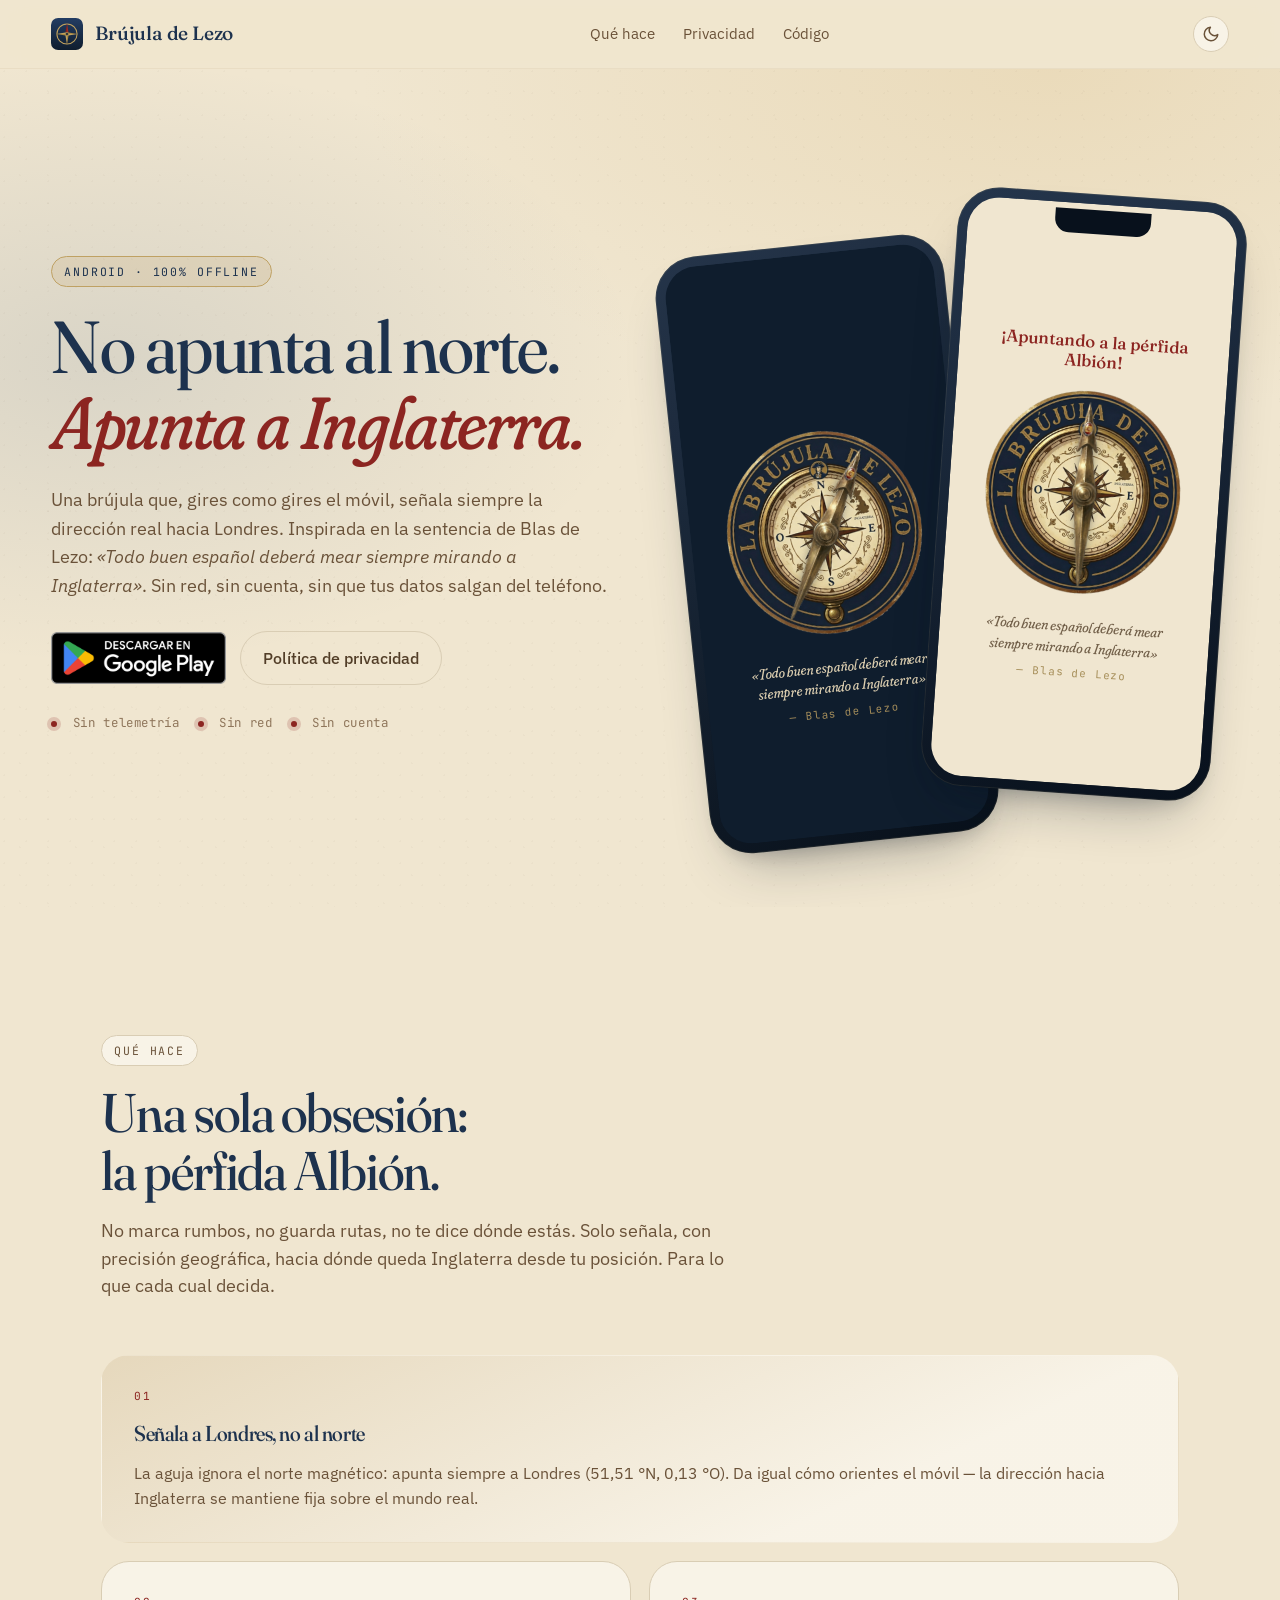
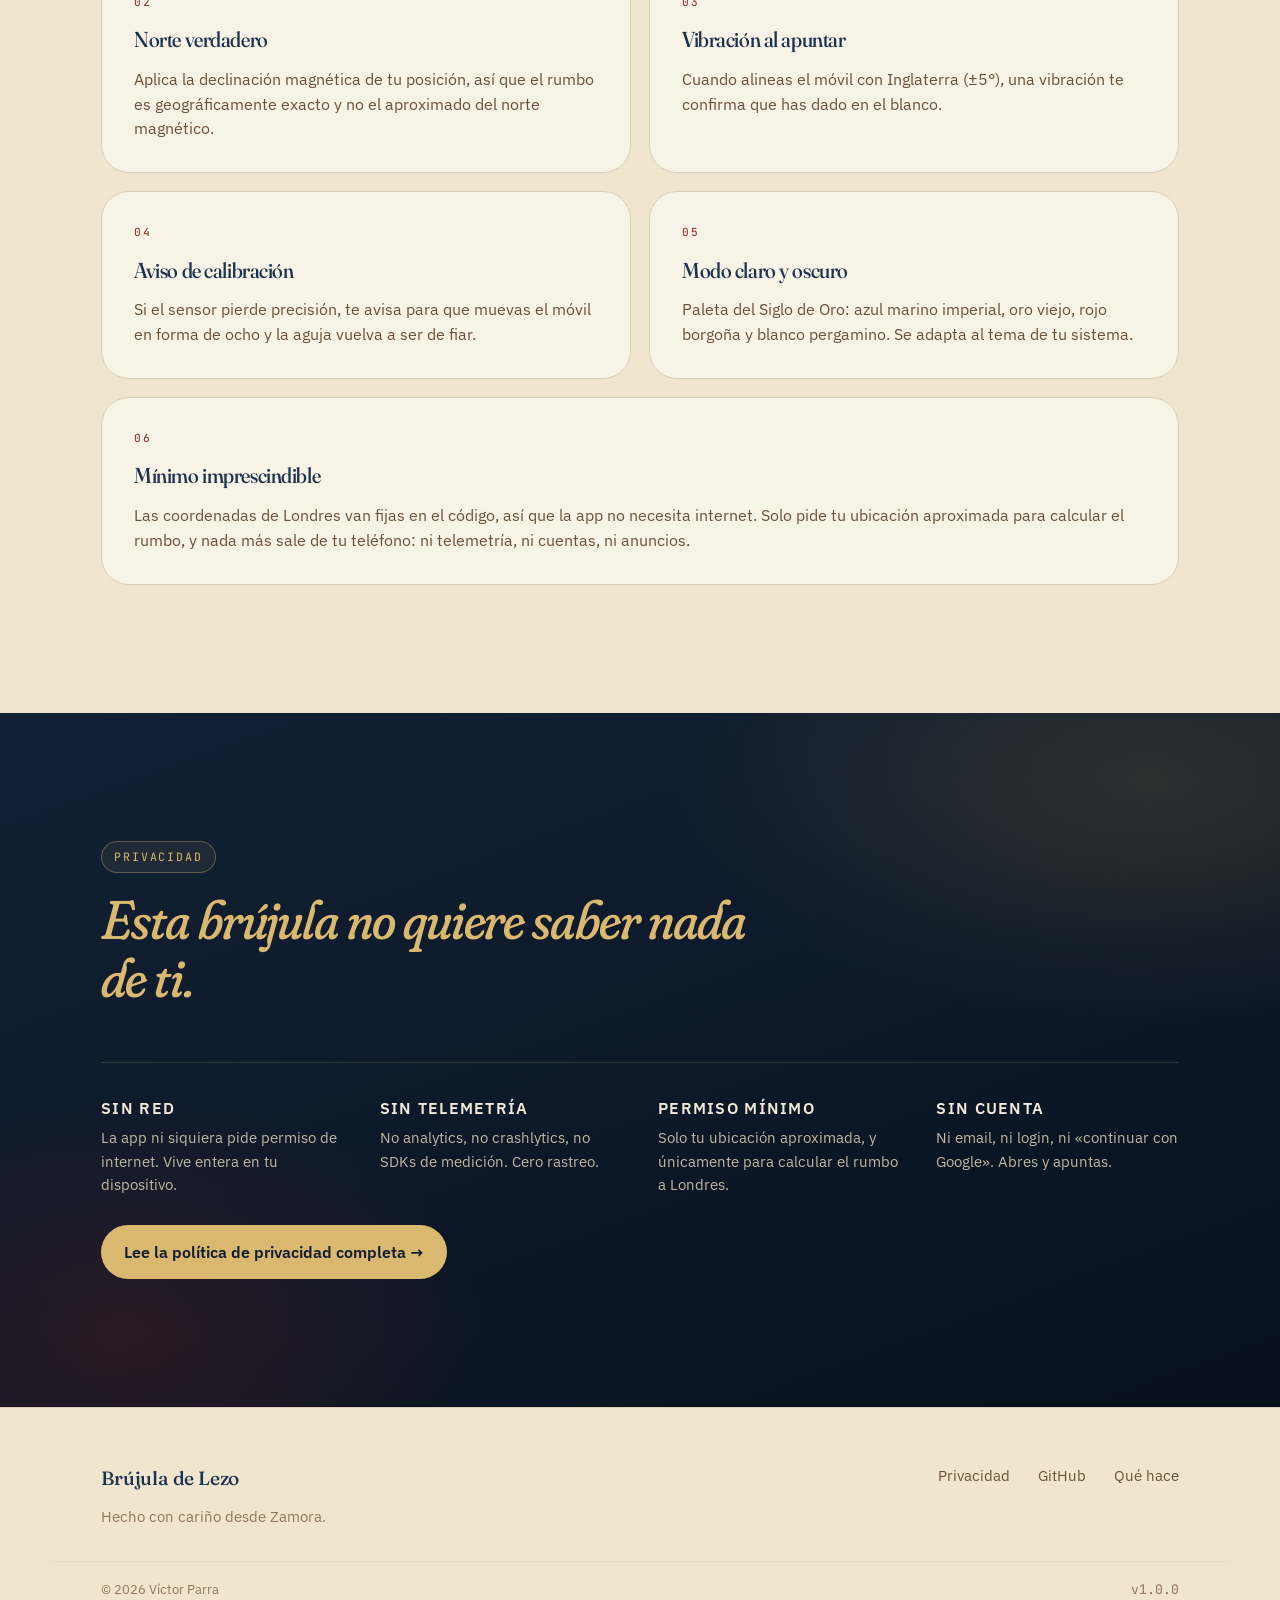
==== docs/index.html @ 3e902006 "Añadir web promocional en docs/ para GitHub Pages Landing + política de privacidad servidas en bruju" ====
<!doctype html>
<html lang="es">
<head>
  <meta charset="utf-8" />
  <meta name="viewport" content="width=device-width, initial-scale=1, viewport-fit=cover" />
  <title>Brújula de Lezo — La brújula que no apunta al norte. Apunta a Inglaterra.</title>
  <meta name="description" content="Una brújula para Android que señala siempre a Londres, no al norte. Inspirada en Blas de Lezo. 100% offline: sin red, sin cuenta, sin telemetría." />
  <meta name="theme-color" content="#F0E6D1" media="(prefers-color-scheme: light)" />
  <meta name="theme-color" content="#0F1D2E" media="(prefers-color-scheme: dark)" />

  <!-- OG -->
  <meta property="og:title" content="Brújula de Lezo — Apunta a la pérfida Albión" />
  <meta property="og:description" content="Una brújula Android que señala siempre a Inglaterra, no al norte. Sin red, sin cuenta, sin telemetría." />
  <meta property="og:type" content="website" />
  <meta property="og:url" content="https://brujuladelezo.cuzo.dev/" />
  <meta property="og:image" content="https://brujuladelezo.cuzo.dev/icon.png" />

  <link rel="icon" href="favicon.svg" type="image/svg+xml" />
  <link rel="apple-touch-icon" href="icon.png" />
  <link rel="preconnect" href="https://fonts.googleapis.com" />
  <link rel="preconnect" href="https://fonts.gstatic.com" crossorigin />
  <link href="https://fonts.googleapis.com/css2?family=Fraunces:opsz,wght,SOFT@9..144,300..900,30..100&family=IBM+Plex+Sans:wght@300;400;500;600;700&family=JetBrains+Mono:wght@400;500&display=swap" rel="stylesheet" />
  <link rel="stylesheet" href="styles.css" />
</head>
<body>

  <!-- ─── NAV ─────────────────────────────────────────────────────────────── -->
  <header class="nav">
    <a class="brand" href="/">
      <span class="brand__mark" aria-hidden="true">
        <svg viewBox="0 0 108 108" width="32" height="32">
          <defs>
            <linearGradient id="navbg" x1="0" y1="0" x2="0" y2="1">
              <stop offset="0" stop-color="#233d63" />
              <stop offset="1" stop-color="#0f1d2e" />
            </linearGradient>
          </defs>
          <rect width="108" height="108" rx="24" fill="url(#navbg)" />
          <circle cx="54" cy="54" r="34" fill="none" stroke="#c2a25e" stroke-width="3.5" />
          <polygon points="54,18 60,54 54,54" fill="#a02a23" />
          <polygon points="54,18 48,54 54,54" fill="#8a221c" />
          <polygon points="90,54 54,60 54,54" fill="#c2a25e" />
          <polygon points="90,54 54,48 54,54" fill="#a98842" />
          <polygon points="54,90 48,54 54,54" fill="#c2a25e" />
          <polygon points="54,90 60,54 54,54" fill="#a98842" />
          <polygon points="18,54 54,48 54,54" fill="#c2a25e" />
          <polygon points="18,54 54,60 54,54" fill="#a98842" />
          <circle cx="54" cy="54" r="5" fill="#0f1d2e" stroke="#c2a25e" stroke-width="2" />
        </svg>
      </span>
      <span class="brand__name">Brújula de Lezo</span>
    </a>
    <nav class="nav__links">
      <a href="#features">Qué hace</a>
      <a href="#privacy">Privacidad</a>
      <a href="https://github.com/parrazam/brujula-de-lezo" target="_blank" rel="noopener">Código</a>
    </nav>
    <button class="theme-toggle" type="button" aria-label="Cambiar tema" title="Cambiar tema">
      <svg class="icon-moon" viewBox="0 0 24 24" fill="none" stroke="currentColor" stroke-width="2" stroke-linecap="round" stroke-linejoin="round" aria-hidden="true">
        <path d="M21 12.79A9 9 0 1 1 11.21 3 7 7 0 0 0 21 12.79z"/>
      </svg>
      <svg class="icon-sun" viewBox="0 0 24 24" fill="none" stroke="currentColor" stroke-width="2" stroke-linecap="round" stroke-linejoin="round" aria-hidden="true">
        <circle cx="12" cy="12" r="4"/>
        <path d="M12 2v2M12 20v2M4.93 4.93l1.41 1.41M17.66 17.66l1.41 1.41M2 12h2M20 12h2M4.93 19.07l1.41-1.41M17.66 6.34l1.41-1.41"/>
      </svg>
    </button>
  </header>

  <!-- ─── HERO ────────────────────────────────────────────────────────────── -->
  <section class="hero">
    <div class="hero__grain" aria-hidden="true"></div>
    <div class="hero__inner">
      <div class="hero__copy">
        <span class="eyebrow">Android · 100% offline</span>
        <h1 class="hero__title">
          No apunta al norte.
          <span class="hero__title-accent">Apunta a Inglaterra.</span>
        </h1>
        <p class="hero__lead">
          Una brújula que, gires como gires el móvil, señala siempre la dirección real
          hacia Londres. Inspirada en la sentencia de Blas de Lezo: <em>«Todo buen español
          deberá mear siempre mirando a Inglaterra»</em>. Sin red, sin cuenta, sin que tus datos salgan del teléfono.
        </p>
        <div class="hero__ctas">
          <a class="btn-play" href="https://play.google.com/store/apps/details?id=com.brujuladelezo" target="_blank" rel="noopener" aria-label="Descargar Brújula de Lezo en Google Play">
            <img src="google-play-badge.png" alt="Disponible en Google Play" />
          </a>
          <a class="btn btn--ghost" href="privacy.html">Política de privacidad</a>
        </div>
        <ul class="hero__chips">
          <li><span class="dot"></span> Sin telemetría</li>
          <li><span class="dot"></span> Sin red</li>
          <li><span class="dot"></span> Sin cuenta</li>
        </ul>
      </div>

      <!-- Mockup móvil — la pantalla real de la app, modo claro y oscuro -->
      <div class="phones" aria-label="Capturas de la app">
        <div class="phone phone--back" aria-hidden="true">
          <div class="phone__screen">
            <div class="screen screen--dark">
              <div class="albion" style="visibility:hidden">·</div>
              <div class="compass">
                <img class="compass__face" src="compass_face.png" alt="" />
                <img class="compass__needle" src="compass_needle.png" alt="" style="--needle: 28deg" />
              </div>
              <blockquote class="quote">
                «Todo buen español deberá mear siempre mirando a Inglaterra»
                <cite>— Blas de Lezo</cite>
              </blockquote>
            </div>
          </div>
        </div>

        <div class="phone phone--front">
          <div class="phone__notch" aria-hidden="true"></div>
          <div class="phone__screen">
            <div class="screen screen--light">
              <div class="albion">¡Apuntando a la pérfida Albión!</div>
              <div class="compass">
                <img class="compass__face" src="compass_face.png" alt="Rosa de los vientos de la Brújula de Lezo" />
                <img class="compass__needle" src="compass_needle.png" alt="Aguja apuntando a Londres" style="--needle: 0deg" />
              </div>
              <blockquote class="quote">
                «Todo buen español deberá mear siempre mirando a Inglaterra»
                <cite>— Blas de Lezo</cite>
              </blockquote>
            </div>
          </div>
        </div>
      </div>
    </div>
  </section>

  <!-- ─── FEATURES ────────────────────────────────────────────────────────── -->
  <section id="features" class="features">
    <div class="section__head">
      <span class="eyebrow eyebrow--dark">Qué hace</span>
      <h2 class="section__title">Una sola obsesión:<br/>la pérfida Albión.</h2>
      <p class="section__lead">No marca rumbos, no guarda rutas, no te dice dónde estás. Solo señala, con precisión geográfica, hacia dónde queda Inglaterra desde tu posición. Para lo que cada cual decida.</p>
    </div>

    <div class="features__grid">

      <article class="card card--lg card--accent">
        <div class="card__num">01</div>
        <h3>Señala a Londres, no al norte</h3>
        <p>La aguja ignora el norte magnético: apunta siempre a Londres (51,51 °N, 0,13 °O). Da igual cómo orientes el móvil — la dirección hacia Inglaterra se mantiene fija sobre el mundo real.</p>
      </article>

      <article class="card">
        <div class="card__num">02</div>
        <h3>Norte verdadero</h3>
        <p>Aplica la declinación magnética de tu posición, así que el rumbo es geográficamente exacto y no el aproximado del norte magnético.</p>
      </article>

      <article class="card">
        <div class="card__num">03</div>
        <h3>Vibración al apuntar</h3>
        <p>Cuando alineas el móvil con Inglaterra (±5°), una vibración te confirma que has dado en el blanco.</p>
      </article>

      <article class="card">
        <div class="card__num">04</div>
        <h3>Aviso de calibración</h3>
        <p>Si el sensor pierde precisión, te avisa para que muevas el móvil en forma de ocho y la aguja vuelva a ser de fiar.</p>
      </article>

      <article class="card">
        <div class="card__num">05</div>
        <h3>Modo claro y oscuro</h3>
        <p>Paleta del Siglo de Oro: azul marino imperial, oro viejo, rojo borgoña y blanco pergamino. Se adapta al tema de tu sistema.</p>
      </article>

      <article class="card card--lg">
        <div class="card__num">06</div>
        <h3>Mínimo imprescindible</h3>
        <p>Las coordenadas de Londres van fijas en el código, así que la app no necesita internet. Solo pide tu ubicación aproximada para calcular el rumbo, y nada más sale de tu teléfono: ni telemetría, ni cuentas, ni anuncios.</p>
      </article>

    </div>
  </section>

  <!-- ─── PRIVACY MANIFESTO ───────────────────────────────────────────────── -->
  <section id="privacy" class="manifesto">
    <div class="manifesto__inner">
      <span class="eyebrow eyebrow--light">Privacidad</span>
      <h2 class="manifesto__title">Esta brújula no quiere saber nada de ti.</h2>
      <div class="manifesto__grid">
        <div>
          <h3>Sin red</h3>
          <p>La app ni siquiera pide permiso de internet. Vive entera en tu dispositivo.</p>
        </div>
        <div>
          <h3>Sin telemetría</h3>
          <p>No analytics, no crashlytics, no SDKs de medición. Cero rastreo.</p>
        </div>
        <div>
          <h3>Permiso mínimo</h3>
          <p>Solo tu ubicación aproximada, y únicamente para calcular el rumbo a Londres.</p>
        </div>
        <div>
          <h3>Sin cuenta</h3>
          <p>Ni email, ni login, ni «continuar con Google». Abres y apuntas.</p>
        </div>
      </div>
      <a class="btn btn--light" href="privacy.html">Lee la política de privacidad completa →</a>
    </div>
  </section>

  <!-- ─── FOOTER ──────────────────────────────────────────────────────────── -->
  <footer class="foot">
    <div class="foot__inner">
      <div>
        <span class="brand brand--small">
          <span class="brand__name">Brújula de Lezo</span>
        </span>
        <p class="foot__copy">Hecho con cariño desde Zamora.</p>
      </div>
      <nav class="foot__links">
        <a href="privacy.html">Privacidad</a>
        <a href="https://github.com/parrazam/brujula-de-lezo" target="_blank" rel="noopener">GitHub</a>
        <a href="#features">Qué hace</a>
      </nav>
    </div>
    <div class="foot__line">
      <span>© 2026 Víctor Parra</span>
      <span class="mono" id="app-version">v1.0.0</span>
    </div>
  </footer>

  <script>
    // Versión: la traemos en vivo desde la última GitHub Release para que el
    // footer se actualice solo con cada tag. Si falla la red, se queda el
    // valor estático que ya está en el HTML.
    (function () {
      var el = document.getElementById('app-version');
      if (!el || !window.fetch) return;
      fetch('https://api.github.com/repos/parrazam/brujula-de-lezo/releases/latest', {
        headers: { 'Accept': 'application/vnd.github+json' }
      })
        .then(function (r) { return r.ok ? r.json() : null; })
        .then(function (data) {
          if (data && typeof data.tag_name === 'string' && data.tag_name) {
            el.textContent = data.tag_name;
          }
        })
        .catch(function () { /* noop: nos quedamos con el fallback */ });
    })();
  </script>

  <script>
    // Toggle de tema. Sin almacenamiento: solo persiste en la pestaña activa.
    // Si el usuario nunca pulsa, el tema lo decide prefers-color-scheme via CSS.
    (function () {
      var btn = document.querySelector('.theme-toggle');
      if (!btn) return;
      var root = document.documentElement;
      btn.addEventListener('click', function () {
        var prefersDark = window.matchMedia('(prefers-color-scheme: dark)').matches;
        var current = root.classList.contains('theme-dark') ? 'dark'
                    : root.classList.contains('theme-light') ? 'light'
                    : (prefersDark ? 'dark' : 'light');
        var next = current === 'dark' ? 'light' : 'dark';
        root.classList.remove('theme-light', 'theme-dark');
        root.classList.add('theme-' + next);
      });
    })();
  </script>
</body>
</html>
---- docs/styles.css ----
/* ──────────────────────────────────────────────────────────────────────────
   Brújula de Lezo — landing
   Paleta: idéntica a la app Android (Siglo de Oro / Imperio español, en HSL).
   Fonts:  Fraunces (display), IBM Plex Sans (body), JetBrains Mono (detalle)
   ────────────────────────────────────────────────────────────────────────── */

:root {
  /* ── Tokens de marca (constantes, no cambian con el tema) ───────────── */
  /* Modo claro de la app */
  --azul-imperial:  hsl(214 45% 21%);   /* Azul Marino Imperial */
  --oro-viejo:      hsl(40 42% 57%);    /* Oro Viejo            */
  --borgona:        hsl(2 62% 34%);     /* Rojo Borgoña         */
  --pergamino:      hsl(41 52% 88%);    /* Blanco Pergamino     */
  --cuero:          hsl(31 34% 24%);    /* Marrón Cuero         */
  /* Modo oscuro de la app */
  --oro-brillante:  hsl(40 60% 65%);    /* Oro Viejo Brillante  */
  --azul-medio:     hsl(214 40% 30%);   /* Azul Marino Medio    */
  --borgona-vivo:   hsl(2 75% 45%);     /* Rojo Borgoña Vivo    */
  --abismo:         hsl(214 50% 12%);   /* Azul Abismo Profundo */
  --bronce:         hsl(41 30% 50%);    /* Bronce Envejecido    */

  /* ── Tokens semánticos (modo claro por defecto) ─────────────────────── */
  --paper:          var(--pergamino);
  --ink:            var(--cuero);
  --ink-soft:       hsl(31 30% 32%);
  --ink-mute:       hsl(31 22% 46%);
  --heading:        var(--azul-imperial);
  --accent:         var(--azul-imperial);   /* primary / enlaces  */
  --gold:           var(--oro-viejo);
  --crimson:        var(--borgona);
  --surface-card:   hsl(42 55% 94%);
  --line:           hsl(40 33% 78%);
  --line-soft:      hsl(41 45% 84%);
  --soft-fill:      hsl(40 45% 82%);        /* contenedor primario tenue */
  --hero-grad-1:    hsl(40 55% 70% / 0.30);
  --hero-grad-2:    hsl(214 45% 35% / 0.12);
  --shadow-soft:    0 1px 2px hsl(31 40% 15% / .08), 0 8px 24px -12px hsl(31 40% 15% / .22);
  --shadow-deep:    0 30px 60px -30px hsl(214 60% 8% / .45), 0 12px 24px -16px hsl(214 60% 8% / .28);
  --grain-color:    hsl(31 40% 20% / 0.05);

  /* Screen del mockup en modo claro (no hereda el tema de la página) */
  --screen-bg:      hsl(41 52% 88%);
  --screen-ink:     hsl(31 34% 24%);
  --screen-accent:  hsl(2 62% 34%);

  /* Tipografía & layout */
  --serif: "Fraunces", "Iowan Old Style", "Georgia", serif;
  --sans:  "IBM Plex Sans", system-ui, -apple-system, "Segoe UI", sans-serif;
  --mono:  "JetBrains Mono", ui-monospace, "SF Mono", Menlo, monospace;
  --radius: 16px;
  --radius-lg: 28px;
  --max: 1180px;
}

/* ── Modo oscuro por preferencia del SO (default) ─────────────────────── */
@media (prefers-color-scheme: dark) {
  :root {
    --paper:          var(--abismo);
    --ink:            hsl(41 42% 84%);
    --ink-soft:       hsl(41 30% 70%);
    --ink-mute:       var(--bronce);
    --heading:        var(--oro-brillante);
    --accent:         var(--oro-brillante);
    --gold:           var(--oro-brillante);
    --crimson:        var(--borgona-vivo);
    --surface-card:   hsl(214 38% 17%);
    --line:           hsl(214 28% 25%);
    --line-soft:      hsl(214 38% 15%);
    --soft-fill:      hsl(214 40% 22%);
    --hero-grad-1:    hsl(40 60% 55% / 0.20);
    --hero-grad-2:    hsl(214 50% 40% / 0.22);
    --shadow-soft:    0 1px 2px hsl(0 0% 0% / .4), 0 8px 24px -12px hsl(0 0% 0% / .6);
    --shadow-deep:    0 30px 60px -30px hsl(0 0% 0% / .85), 0 12px 24px -16px hsl(0 0% 0% / .6);
    --grain-color:    hsl(40 60% 80% / 0.05);
  }
}

/* ── Override manual desde el toggle ──────────────────────────────────── */
html.theme-light {
  color-scheme: light;
  --paper:          var(--pergamino);
  --ink:            var(--cuero);
  --ink-soft:       hsl(31 30% 32%);
  --ink-mute:       hsl(31 22% 46%);
  --heading:        var(--azul-imperial);
  --accent:         var(--azul-imperial);
  --gold:           var(--oro-viejo);
  --crimson:        var(--borgona);
  --surface-card:   hsl(42 55% 94%);
  --line:           hsl(40 33% 78%);
  --line-soft:      hsl(41 45% 84%);
  --soft-fill:      hsl(40 45% 82%);
  --hero-grad-1:    hsl(40 55% 70% / 0.30);
  --hero-grad-2:    hsl(214 45% 35% / 0.12);
  --shadow-soft:    0 1px 2px hsl(31 40% 15% / .08), 0 8px 24px -12px hsl(31 40% 15% / .22);
  --shadow-deep:    0 30px 60px -30px hsl(214 60% 8% / .45), 0 12px 24px -16px hsl(214 60% 8% / .28);
  --grain-color:    hsl(31 40% 20% / 0.05);
}
html.theme-dark {
  color-scheme: dark;
  --paper:          var(--abismo);
  --ink:            hsl(41 42% 84%);
  --ink-soft:       hsl(41 30% 70%);
  --ink-mute:       var(--bronce);
  --heading:        var(--oro-brillante);
  --accent:         var(--oro-brillante);
  --gold:           var(--oro-brillante);
  --crimson:        var(--borgona-vivo);
  --surface-card:   hsl(214 38% 17%);
  --line:           hsl(214 28% 25%);
  --line-soft:      hsl(214 38% 15%);
  --soft-fill:      hsl(214 40% 22%);
  --hero-grad-1:    hsl(40 60% 55% / 0.20);
  --hero-grad-2:    hsl(214 50% 40% / 0.22);
  --shadow-soft:    0 1px 2px hsl(0 0% 0% / .4), 0 8px 24px -12px hsl(0 0% 0% / .6);
  --shadow-deep:    0 30px 60px -30px hsl(0 0% 0% / .85), 0 12px 24px -16px hsl(0 0% 0% / .6);
  --grain-color:    hsl(40 60% 80% / 0.05);
}

* { box-sizing: border-box; }
html, body { margin: 0; padding: 0; }
body {
  font-family: var(--sans);
  font-weight: 400;
  font-size: 17px;
  line-height: 1.55;
  color: var(--ink);
  background: var(--paper);
  -webkit-font-smoothing: antialiased;
  text-rendering: optimizeLegibility;
}
img, svg { display: block; max-width: 100%; }
a { color: inherit; text-decoration: none; }

/* ─── Tipografía editorial ─────────────────────────────────────────────── */
h1, h2, h3 {
  font-family: var(--serif);
  font-weight: 450;
  font-variation-settings: "opsz" 144, "SOFT" 30;
  letter-spacing: -0.02em;
  margin: 0;
  color: var(--heading);
}
h1 { font-size: clamp(2.5rem, 5vw + 1rem, 4.6rem); line-height: 1.03; }
h2 { font-size: clamp(2rem, 3vw + 1rem, 3.4rem); line-height: 1.06; }
h3 { font-size: 1.35rem; line-height: 1.2; font-weight: 500; }
em { font-style: italic; font-variation-settings: "opsz" 144, "SOFT" 100; }

.eyebrow {
  display: inline-block;
  font-family: var(--mono);
  font-size: 0.72rem;
  letter-spacing: 0.16em;
  text-transform: uppercase;
  color: var(--accent);
  padding: 6px 12px;
  border: 1px solid var(--gold);
  border-radius: 999px;
  background: color-mix(in srgb, var(--gold) 18%, transparent);
}
.eyebrow--dark  { color: var(--ink-soft); border-color: var(--line); background: var(--surface-card); }
/* Sobre el manifiesto oscuro (fijo): colores constantes */
.eyebrow--light { color: var(--oro-brillante); border-color: hsl(40 60% 65% / 0.35); background: hsl(40 60% 65% / 0.08); }

/* ─── NAV ──────────────────────────────────────────────────────────────── */
.nav {
  position: sticky; top: 0; z-index: 50;
  display: flex; align-items: center; justify-content: space-between;
  padding: 16px clamp(20px, 4vw, 56px);
  background: color-mix(in srgb, var(--paper) 82%, transparent);
  backdrop-filter: saturate(140%) blur(12px);
  -webkit-backdrop-filter: saturate(140%) blur(12px);
  border-bottom: 1px solid var(--line-soft);
}
.brand { display: inline-flex; align-items: center; gap: 12px; }
.brand__mark { display: inline-flex; }
.brand__name {
  font-family: var(--serif);
  font-weight: 500;
  font-size: 1.2rem;
  letter-spacing: -0.01em;
  color: var(--heading);
}
.nav__links { display: flex; gap: 28px; }
.nav__links a {
  font-size: 0.95rem;
  color: var(--ink-soft);
  position: relative;
}
.nav__links a:hover { color: var(--accent); }
.nav__links a:hover::after {
  content: ""; position: absolute; left: 0; right: 0; bottom: -6px;
  height: 1px; background: var(--gold);
}

/* ─── Theme toggle ─────────────────────────────────────────────────────── */
.theme-toggle {
  appearance: none; -webkit-appearance: none;
  display: inline-flex; align-items: center; justify-content: center;
  width: 36px; height: 36px;
  margin-left: 8px;
  padding: 0;
  border: 1px solid var(--line);
  border-radius: 999px;
  background: var(--surface-card);
  color: var(--ink-soft);
  cursor: pointer;
  transition: color .15s ease, border-color .15s ease, background .15s ease;
}
.theme-toggle:hover {
  color: var(--accent);
  border-color: var(--gold);
}
.theme-toggle svg { width: 18px; height: 18px; }
.theme-toggle .icon-sun { display: none; }
.theme-toggle .icon-moon { display: block; }
html.theme-dark .theme-toggle .icon-sun { display: block; }
html.theme-dark .theme-toggle .icon-moon { display: none; }
@media (prefers-color-scheme: dark) {
  html:not(.theme-light) .theme-toggle .icon-sun { display: block; }
  html:not(.theme-light) .theme-toggle .icon-moon { display: none; }
}

/* ─── HERO ─────────────────────────────────────────────────────────────── */
.hero {
  position: relative;
  padding: clamp(56px, 9vw, 116px) clamp(20px, 4vw, 56px) clamp(64px, 8vw, 116px);
  background:
    radial-gradient(ellipse 90% 70% at 82% 0%, var(--hero-grad-1), transparent 60%),
    radial-gradient(ellipse 70% 60% at 8% 35%, var(--hero-grad-2), transparent 60%),
    var(--paper);
  overflow: hidden;
}
.hero__grain {
  position: absolute; inset: 0;
  background-image:
    radial-gradient(circle at 20% 10%, var(--grain-color) 1px, transparent 1px),
    radial-gradient(circle at 70% 80%, var(--grain-color) 1px, transparent 1px);
  background-size: 22px 22px, 28px 28px;
  pointer-events: none;
  opacity: 0.6;
}
.hero__inner {
  position: relative; z-index: 1;
  max-width: var(--max);
  margin: 0 auto;
  display: grid;
  grid-template-columns: 1.05fr 1fr;
  gap: clamp(40px, 6vw, 88px);
  align-items: center;
}
.hero__copy { max-width: 640px; }
.hero__title { margin-top: 22px; margin-bottom: 24px; }
.hero__title-accent {
  display: block;
  color: var(--crimson);
  font-style: italic;
  font-variation-settings: "opsz" 144, "SOFT" 100;
}
.hero__lead {
  font-size: 1.15rem;
  color: var(--ink-soft);
  max-width: 52ch;
  margin: 0 0 32px;
}
.hero__ctas { display: flex; gap: 14px; flex-wrap: wrap; align-items: center; margin-bottom: 28px; }
.btn-play {
  display: inline-flex; align-items: center;
  transition: transform .15s ease, filter .15s ease;
}
.btn-play img { height: 52px; width: auto; display: block; }
.btn-play:hover { transform: translateY(-1px); filter: brightness(1.05); }
.btn-play:focus-visible { outline: 2px solid var(--gold); outline-offset: 4px; border-radius: 8px; }
.hero__chips {
  list-style: none; padding: 0; margin: 0;
  display: flex; gap: 18px; flex-wrap: wrap;
  font-family: var(--mono);
  font-size: 0.78rem;
  color: var(--ink-mute);
  letter-spacing: 0.05em;
}
.hero__chips .dot {
  display: inline-block; width: 6px; height: 6px; border-radius: 50%;
  background: var(--crimson); margin-right: 8px; vertical-align: middle;
  box-shadow: 0 0 0 4px hsl(2 62% 34% / 0.18);
}

/* ─── Buttons ──────────────────────────────────────────────────────────── */
.btn {
  display: inline-flex; align-items: center;
  font-weight: 500;
  font-size: 0.98rem;
  padding: 14px 22px;
  border-radius: 999px;
  border: 1px solid transparent;
  transition: transform .15s ease, box-shadow .15s ease, background .15s ease, color .15s ease;
}
.btn--ghost {
  background: transparent; color: var(--ink); border-color: var(--line);
}
.btn--ghost:hover { background: var(--surface-card); border-color: var(--gold); color: var(--accent); }
/* Sobre el manifiesto oscuro (fijo) */
.btn--light { background: var(--oro-brillante); color: var(--abismo); margin-top: 28px; font-weight: 600; }
.btn--light:hover { background: hsl(40 65% 72%); }

/* ─── Phones / mockups ─────────────────────────────────────────────────── */
.phones {
  position: relative;
  width: 100%;
  height: 620px;
  perspective: 1200px;
}
.phone {
  position: absolute;
  width: 290px;
  height: 600px;
  background: linear-gradient(160deg, hsl(214 35% 22%) 0%, hsl(214 55% 7%) 100%);
  border-radius: 42px;
  padding: 10px;
  box-shadow: var(--shadow-deep), inset 0 0 0 1px hsl(40 50% 70% / 0.10);
}
.phone--front { right: 0; top: 10px; transform: rotate(4deg); z-index: 2; }
.phone--back  { left: -10px; top: 60px; transform: rotate(-6deg); z-index: 1; filter: saturate(0.96) brightness(0.99); }
.phone__notch {
  position: absolute; top: 16px; left: 50%; transform: translateX(-50%);
  width: 96px; height: 24px; background: hsl(214 55% 7%); border-radius: 0 0 14px 14px;
  z-index: 3;
}
.phone__screen {
  width: 100%; height: 100%;
  border-radius: 32px;
  overflow: hidden;
  position: relative;
}

/* Pantalla de la app (réplica de CompassScreen) */
.screen {
  height: 100%; padding: 46px 18px 22px;
  display: flex; flex-direction: column; align-items: center; justify-content: center;
  gap: 18px;
  text-align: center;
}
.screen--light { background: var(--pergamino); color: var(--cuero); }
.screen--dark  { background: var(--abismo); color: hsl(41 42% 84%); }

.albion {
  font-family: var(--serif);
  font-weight: 500;
  font-size: 1.05rem;
  line-height: 1.2;
  color: var(--borgona);
  padding: 0 8px;
}
.screen--dark .albion { color: var(--borgona-vivo); }

.compass {
  position: relative;
  width: 210px; height: 210px;
  display: grid; place-items: center;
}
.compass__face { width: 100%; height: 100%; object-fit: contain; }
.compass__needle {
  position: absolute;
  top: 0; left: 0;
  width: 100%; height: 100%;
  object-fit: contain;
  transform: rotate(var(--needle, 0deg));
  transform-origin: center center;
  filter: drop-shadow(0 2px 4px hsl(214 60% 8% / 0.35));
}

.quote {
  margin: 0; padding: 0 6px;
  font-family: var(--serif);
  font-style: italic;
  font-variation-settings: "opsz" 144, "SOFT" 100;
  font-size: 0.92rem;
  line-height: 1.4;
  color: color-mix(in srgb, var(--cuero) 80%, transparent);
}
.screen--dark .quote { color: hsl(41 40% 78%); }
.quote cite {
  display: block;
  margin-top: 8px;
  font-family: var(--mono);
  font-style: normal;
  font-size: 0.68rem;
  letter-spacing: 0.08em;
  color: var(--bronce);
}

/* ─── FEATURES ─────────────────────────────────────────────────────────── */
.features {
  max-width: var(--max);
  margin: 0 auto;
  padding: clamp(80px, 10vw, 140px) clamp(20px, 4vw, 56px);
}
.section__head { max-width: 720px; margin-bottom: 56px; }
.section__title { margin: 18px 0 16px; }
.section__lead { color: var(--ink-soft); font-size: 1.1rem; max-width: 58ch; }

.features__grid {
  display: grid;
  grid-template-columns: repeat(4, 1fr);
  gap: 18px;
}
.card {
  grid-column: span 2;
  background: var(--surface-card);
  border: 1px solid var(--line);
  border-radius: var(--radius-lg);
  padding: 32px;
  display: flex; flex-direction: column; gap: 10px;
  transition: border-color .2s ease, transform .2s ease, box-shadow .2s ease;
}
.card:hover {
  border-color: var(--gold);
  transform: translateY(-2px);
  box-shadow: var(--shadow-soft);
}
.card--lg { grid-column: span 4; }
.card--accent {
  background: linear-gradient(155deg, var(--soft-fill), var(--surface-card) 72%);
  border-color: transparent;
}
.card__num {
  font-family: var(--mono);
  font-size: 0.7rem;
  letter-spacing: 0.18em;
  color: var(--crimson);
  margin-bottom: 6px;
}
.card h3 { margin-bottom: 4px; color: var(--heading); }
.card p { color: var(--ink-soft); margin: 0; font-size: 0.98rem; }

/* ─── MANIFESTO (Privacy block) — fondo oscuro siempre ─────────────────── */
.manifesto {
  background: linear-gradient(160deg, hsl(214 50% 14%) 0%, hsl(214 58% 7%) 100%);
  color: hsl(41 45% 86%);
  position: relative; overflow: hidden;
}
.manifesto::before {
  content: ""; position: absolute; inset: 0;
  background:
    radial-gradient(800px 400px at 90% 10%, hsl(40 60% 55% / 0.16), transparent 60%),
    radial-gradient(600px 400px at 10% 90%, hsl(2 75% 45% / 0.16), transparent 60%);
  pointer-events: none;
}
.manifesto__inner {
  position: relative;
  max-width: var(--max);
  margin: 0 auto;
  padding: clamp(72px, 10vw, 140px) clamp(20px, 4vw, 56px);
}
.manifesto__title {
  color: var(--oro-brillante);
  margin: 18px 0 56px;
  max-width: 20ch;
  font-style: italic;
  font-variation-settings: "opsz" 144, "SOFT" 100;
}
.manifesto__grid {
  display: grid;
  grid-template-columns: repeat(4, 1fr);
  gap: 36px;
  border-top: 1px solid hsl(40 50% 70% / 0.16);
  padding-top: 36px;
}
.manifesto__grid h3 { color: hsl(41 50% 90%); font-family: var(--sans); font-weight: 600; font-size: 1rem; text-transform: uppercase; letter-spacing: 0.08em; }
.manifesto__grid p { color: hsl(41 40% 80% / 0.85); font-size: 0.95rem; margin: 8px 0 0; }

/* ─── FOOTER ───────────────────────────────────────────────────────────── */
.foot { background: var(--paper); border-top: 1px solid var(--line); }
.foot__inner {
  max-width: var(--max);
  margin: 0 auto;
  padding: 56px clamp(20px, 4vw, 56px) 32px;
  display: flex; justify-content: space-between; align-items: flex-start; gap: 32px; flex-wrap: wrap;
}
.foot__copy { color: var(--ink-mute); font-size: 0.92rem; max-width: 40ch; margin: 12px 0 0; }
.foot__links { display: flex; gap: 28px; }
.foot__links a { color: var(--ink-soft); font-size: 0.95rem; }
.foot__links a:hover { color: var(--accent); }
.foot__line {
  max-width: var(--max);
  margin: 0 auto;
  padding: 18px clamp(20px, 4vw, 56px) 32px;
  border-top: 1px solid var(--line-soft);
  display: flex; justify-content: space-between; gap: 12px;
  font-size: 0.82rem;
  color: var(--ink-mute);
}
.mono { font-family: var(--mono); }

/* ─── Privacy/Terms page ───────────────────────────────────────────────── */
.legal {
  max-width: 760px;
  margin: 0 auto;
  padding: clamp(48px, 7vw, 96px) clamp(20px, 4vw, 40px) 80px;
}
.legal h1 { font-size: clamp(2.2rem, 4vw + 1rem, 3.5rem); margin-bottom: 8px; }
.legal__meta {
  font-family: var(--mono);
  font-size: 0.78rem;
  letter-spacing: 0.1em;
  text-transform: uppercase;
  color: var(--ink-mute);
  margin-bottom: 40px;
  display: block;
}
.legal h2 { font-size: 1.6rem; margin: 56px 0 16px; letter-spacing: -0.01em; }
.legal h3 {
  font-family: var(--sans);
  font-weight: 600;
  font-size: 1.05rem;
  margin: 28px 0 8px;
  text-transform: uppercase;
  letter-spacing: 0.06em;
  color: var(--accent);
}
.legal p, .legal li { color: var(--ink-soft); font-size: 1.02rem; line-height: 1.7; }
.legal ul { padding-left: 20px; }
.legal li { margin: 6px 0; }
.legal strong { color: var(--ink); font-weight: 600; }
.legal a { color: var(--accent); text-decoration: underline; text-underline-offset: 3px; }
.legal a:hover { color: var(--gold); }
.legal code {
  font-family: var(--mono); font-size: 0.85em;
  background: var(--soft-fill); padding: 1px 6px; border-radius: 6px;
  color: var(--ink);
}

.legal__intro {
  background: linear-gradient(155deg, var(--soft-fill), var(--surface-card) 72%);
  border: 1px solid var(--line);
  border-radius: var(--radius-lg);
  padding: 28px 32px;
  margin-bottom: 16px;
}
.legal__intro p { margin: 0; color: var(--ink); }
.legal__intro strong { color: var(--heading); }

.legal__back {
  display: inline-flex; align-items: center; gap: 6px;
  font-family: var(--mono); font-size: 0.8rem;
  text-transform: uppercase; letter-spacing: 0.1em;
  color: var(--ink-mute);
  margin-bottom: 32px;
}
.legal__back:hover { color: var(--accent); }

/* ─── RESPONSIVE ───────────────────────────────────────────────────────── */
@media (max-width: 900px) {
  .nav__links { display: none; }
  .hero__inner { grid-template-columns: 1fr; }
  .phones { height: 560px; max-width: 360px; margin: 24px auto 0; }
  .phone--front { right: 0; }
  .phone--back  { left: 0; }
  .features__grid { grid-template-columns: repeat(2, 1fr); }
  .card, .card--lg { grid-column: span 2; }
  .manifesto__grid { grid-template-columns: repeat(2, 1fr); gap: 28px; }
}
@media (max-width: 520px) {
  .features__grid { grid-template-columns: 1fr; }
  .card, .card--lg { grid-column: span 1; }
  .manifesto__grid { grid-template-columns: 1fr; }
  .foot__inner { flex-direction: column; }
  .foot__line { flex-direction: column; align-items: flex-start; }
  .phone { width: 260px; height: 540px; }
  .phone--back { transform: rotate(-6deg) scale(0.92); }
  .screen { padding: 42px 14px 18px; gap: 14px; }
  .compass { width: 180px; height: 180px; }
  .albion { font-size: 0.95rem; }
  .quote { font-size: 0.85rem; }
}

/* Reduce motion */
@media (prefers-reduced-motion: reduce) {
  .btn, .card, .btn-play { transition: none; }
}
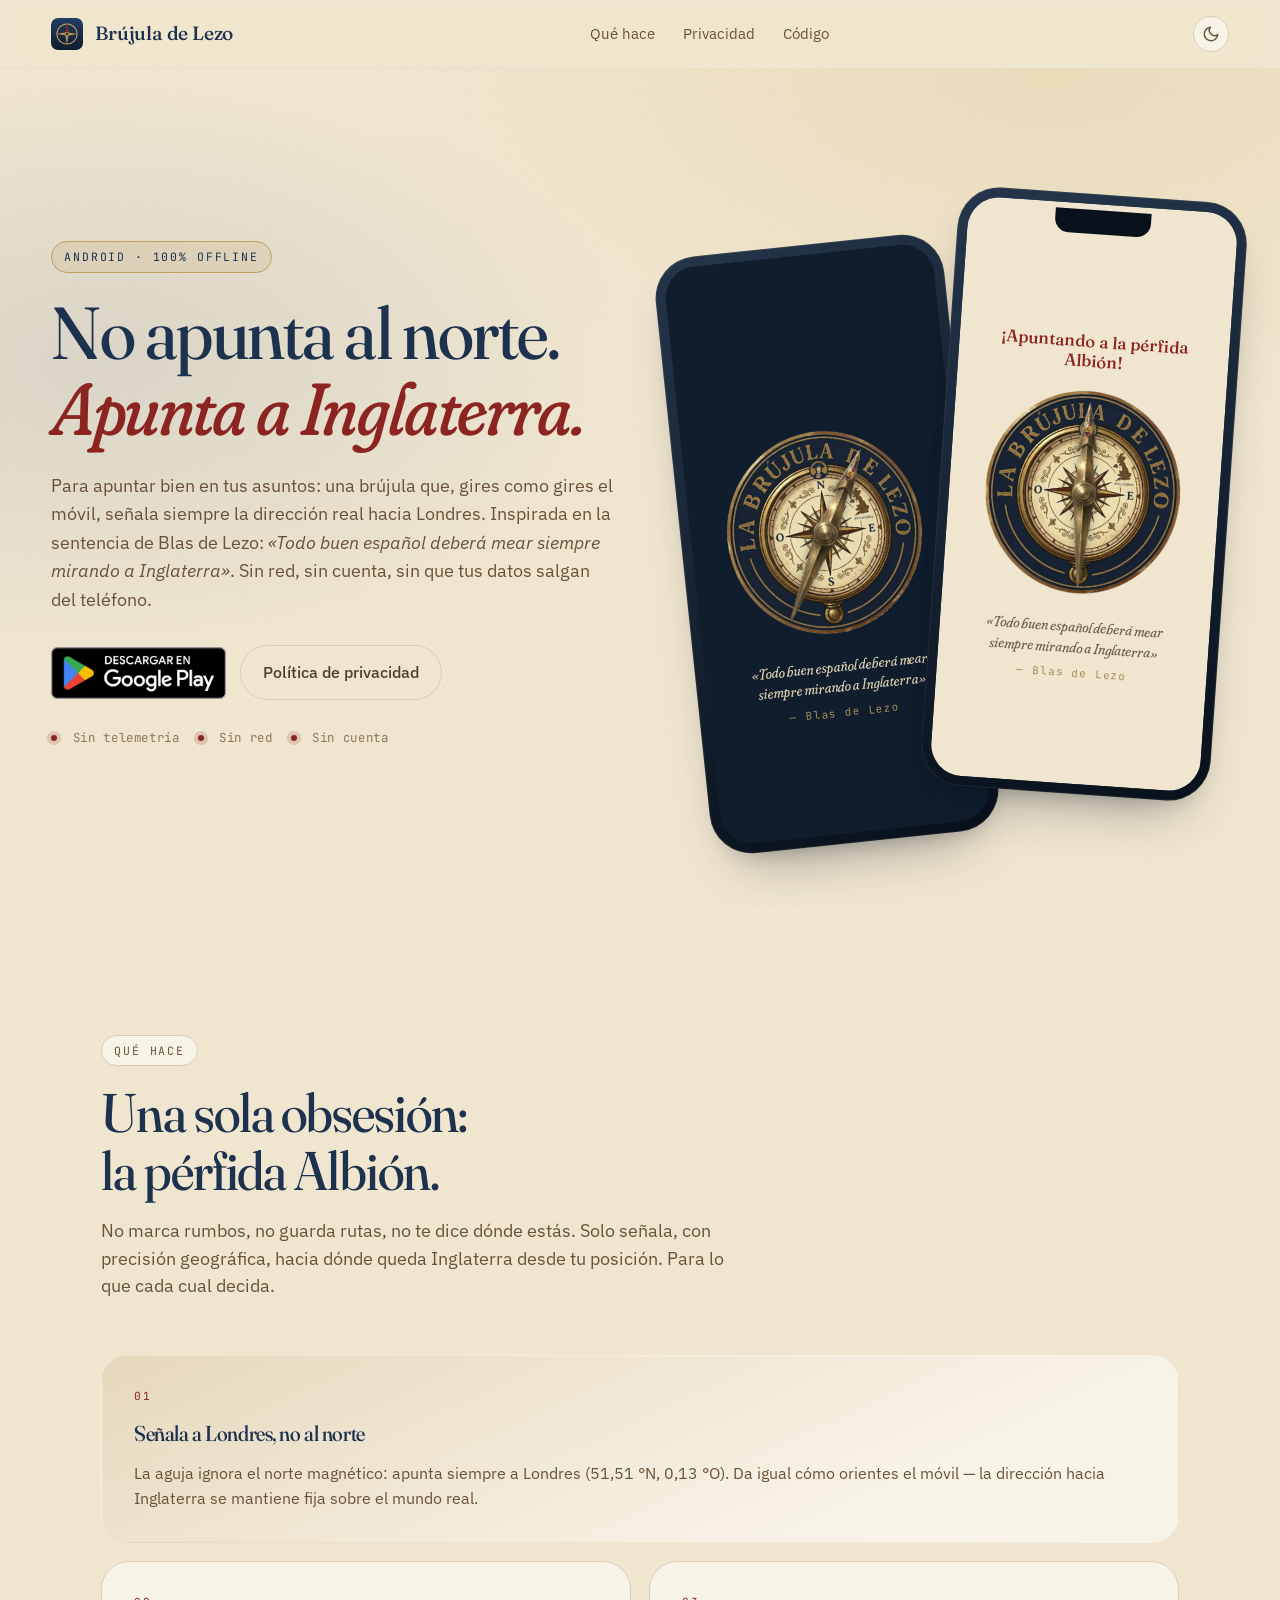
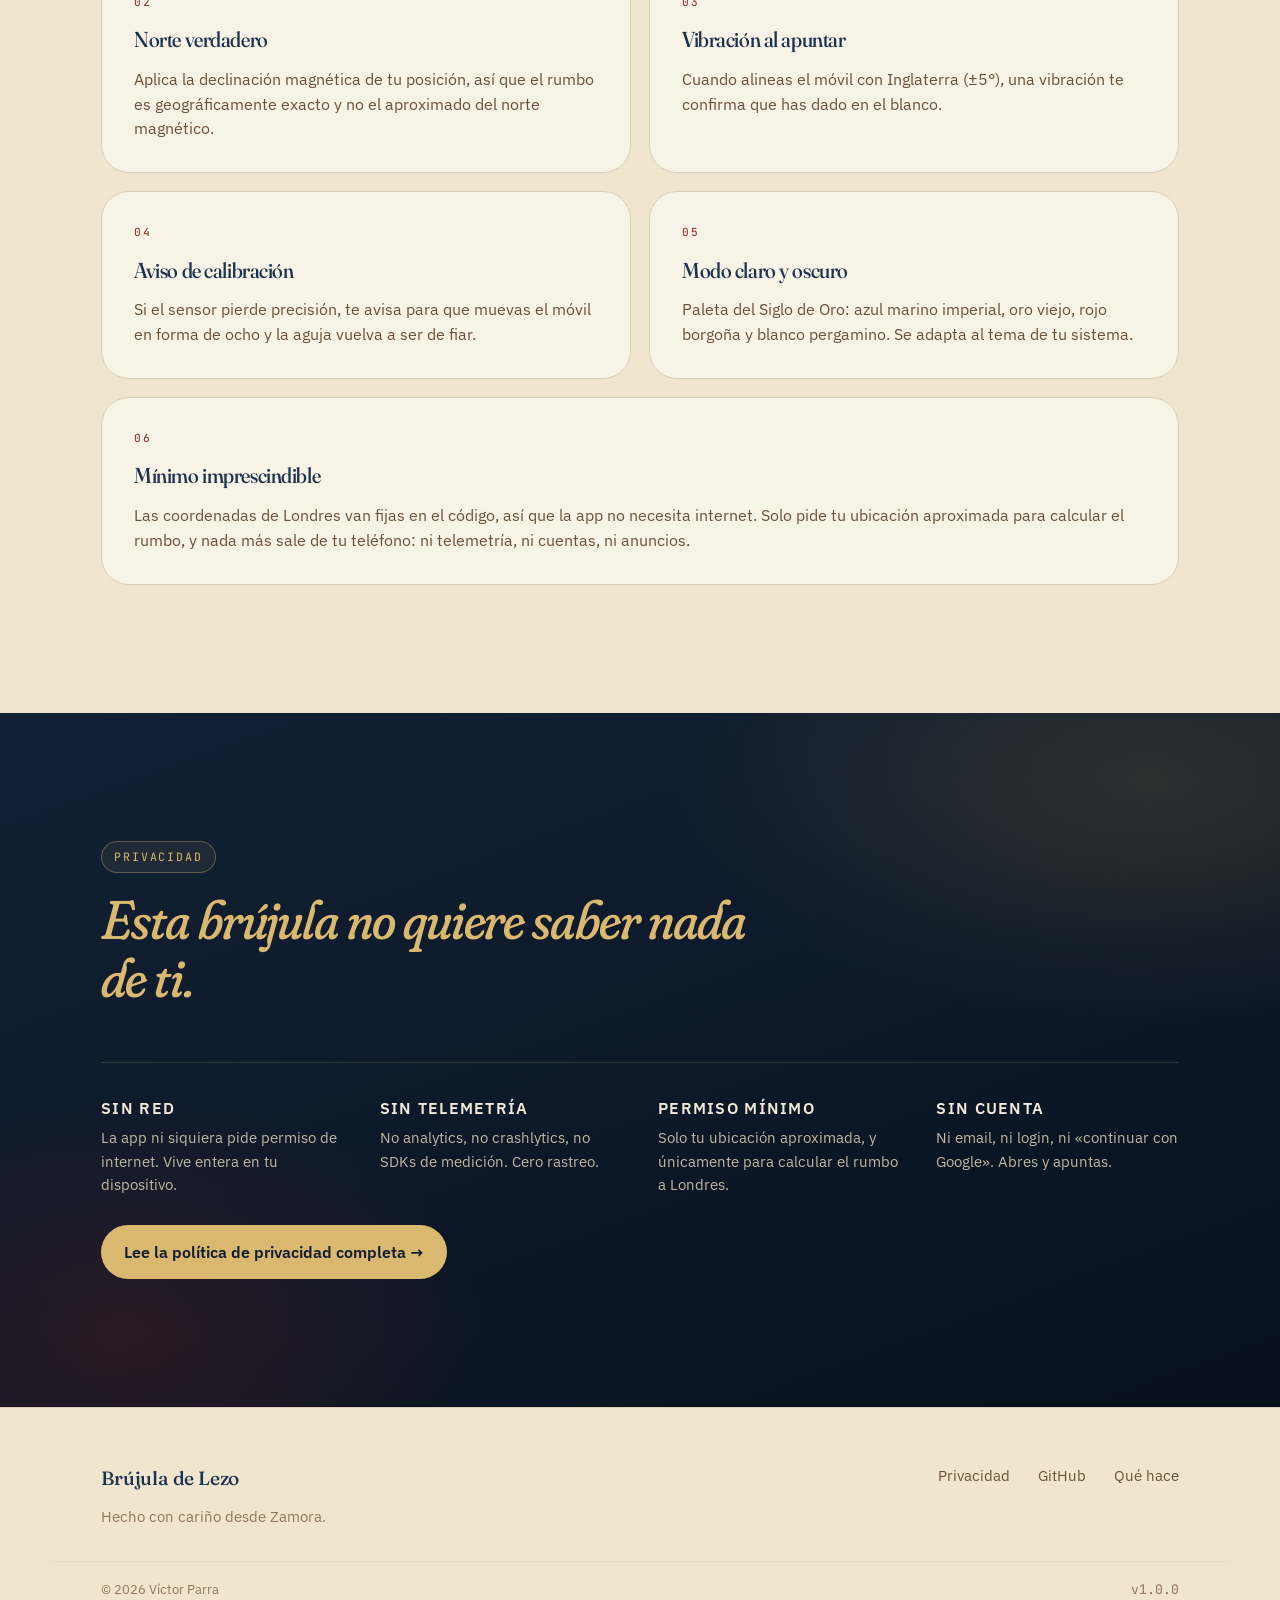
==== commit 9a798f17: "Actualizar eslogan de la web: «Para apuntar bien en tus asuntos» Mismo eslogan que la feature graphi" ====
--- a/docs/index.html
+++ b/docs/index.html
@@ -3,13 +3,13 @@
 <head>
   <meta charset="utf-8" />
   <meta name="viewport" content="width=device-width, initial-scale=1, viewport-fit=cover" />
-  <title>Brújula de Lezo — La brújula que no apunta al norte. Apunta a Inglaterra.</title>
+  <title>Brújula de Lezo — Para apuntar bien en tus asuntos</title>
   <meta name="description" content="Una brújula para Android que señala siempre a Londres, no al norte. Inspirada en Blas de Lezo. 100% offline: sin red, sin cuenta, sin telemetría." />
   <meta name="theme-color" content="#F0E6D1" media="(prefers-color-scheme: light)" />
   <meta name="theme-color" content="#0F1D2E" media="(prefers-color-scheme: dark)" />
 
   <!-- OG -->
-  <meta property="og:title" content="Brújula de Lezo — Apunta a la pérfida Albión" />
+  <meta property="og:title" content="Brújula de Lezo — Para apuntar bien en tus asuntos" />
   <meta property="og:description" content="Una brújula Android que señala siempre a Inglaterra, no al norte. Sin red, sin cuenta, sin telemetría." />
   <meta property="og:type" content="website" />
   <meta property="og:url" content="https://brujuladelezo.cuzo.dev/" />
@@ -77,7 +77,8 @@
           <span class="hero__title-accent">Apunta a Inglaterra.</span>
         </h1>
         <p class="hero__lead">
-          Una brújula que, gires como gires el móvil, señala siempre la dirección real
+          Para apuntar bien en tus asuntos: una brújula que, gires como gires el móvil,
+          señala siempre la dirección real
           hacia Londres. Inspirada en la sentencia de Blas de Lezo: <em>«Todo buen español
           deberá mear siempre mirando a Inglaterra»</em>. Sin red, sin cuenta, sin que tus datos salgan del teléfono.
         </p>
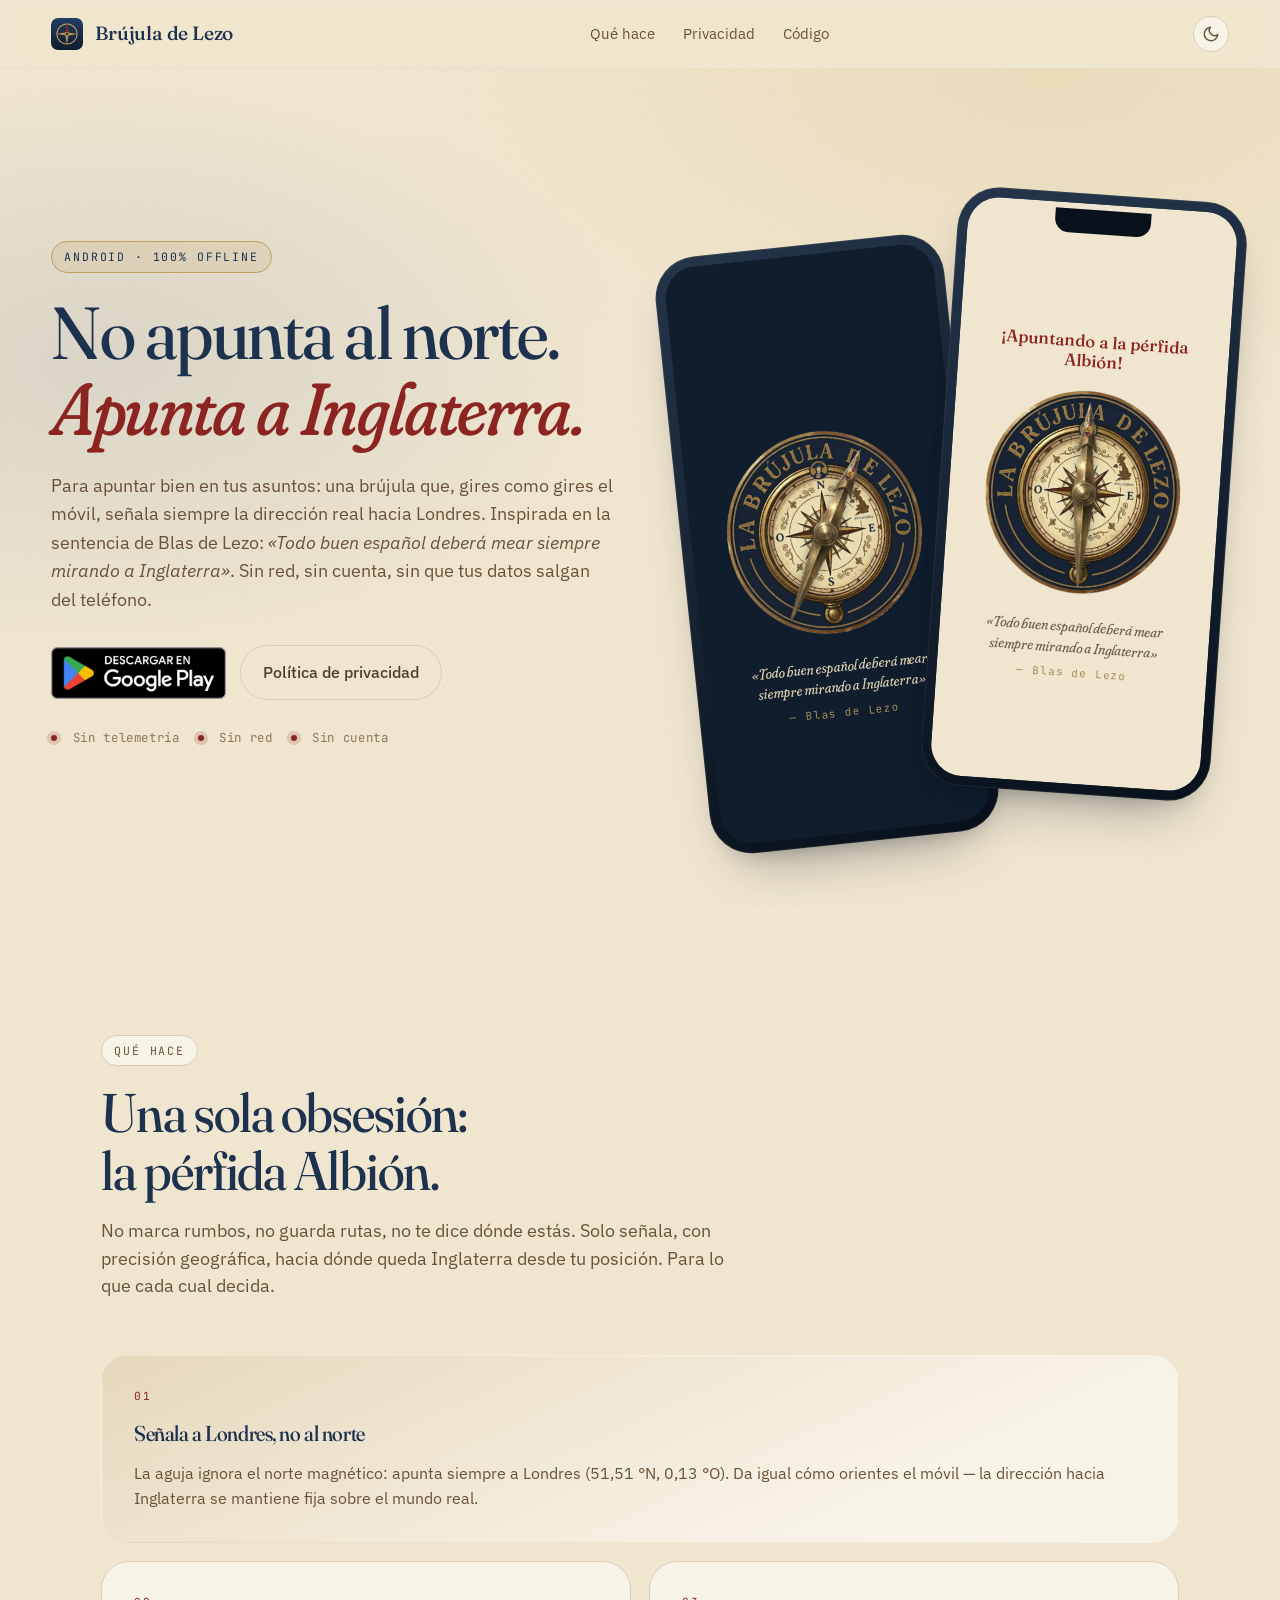
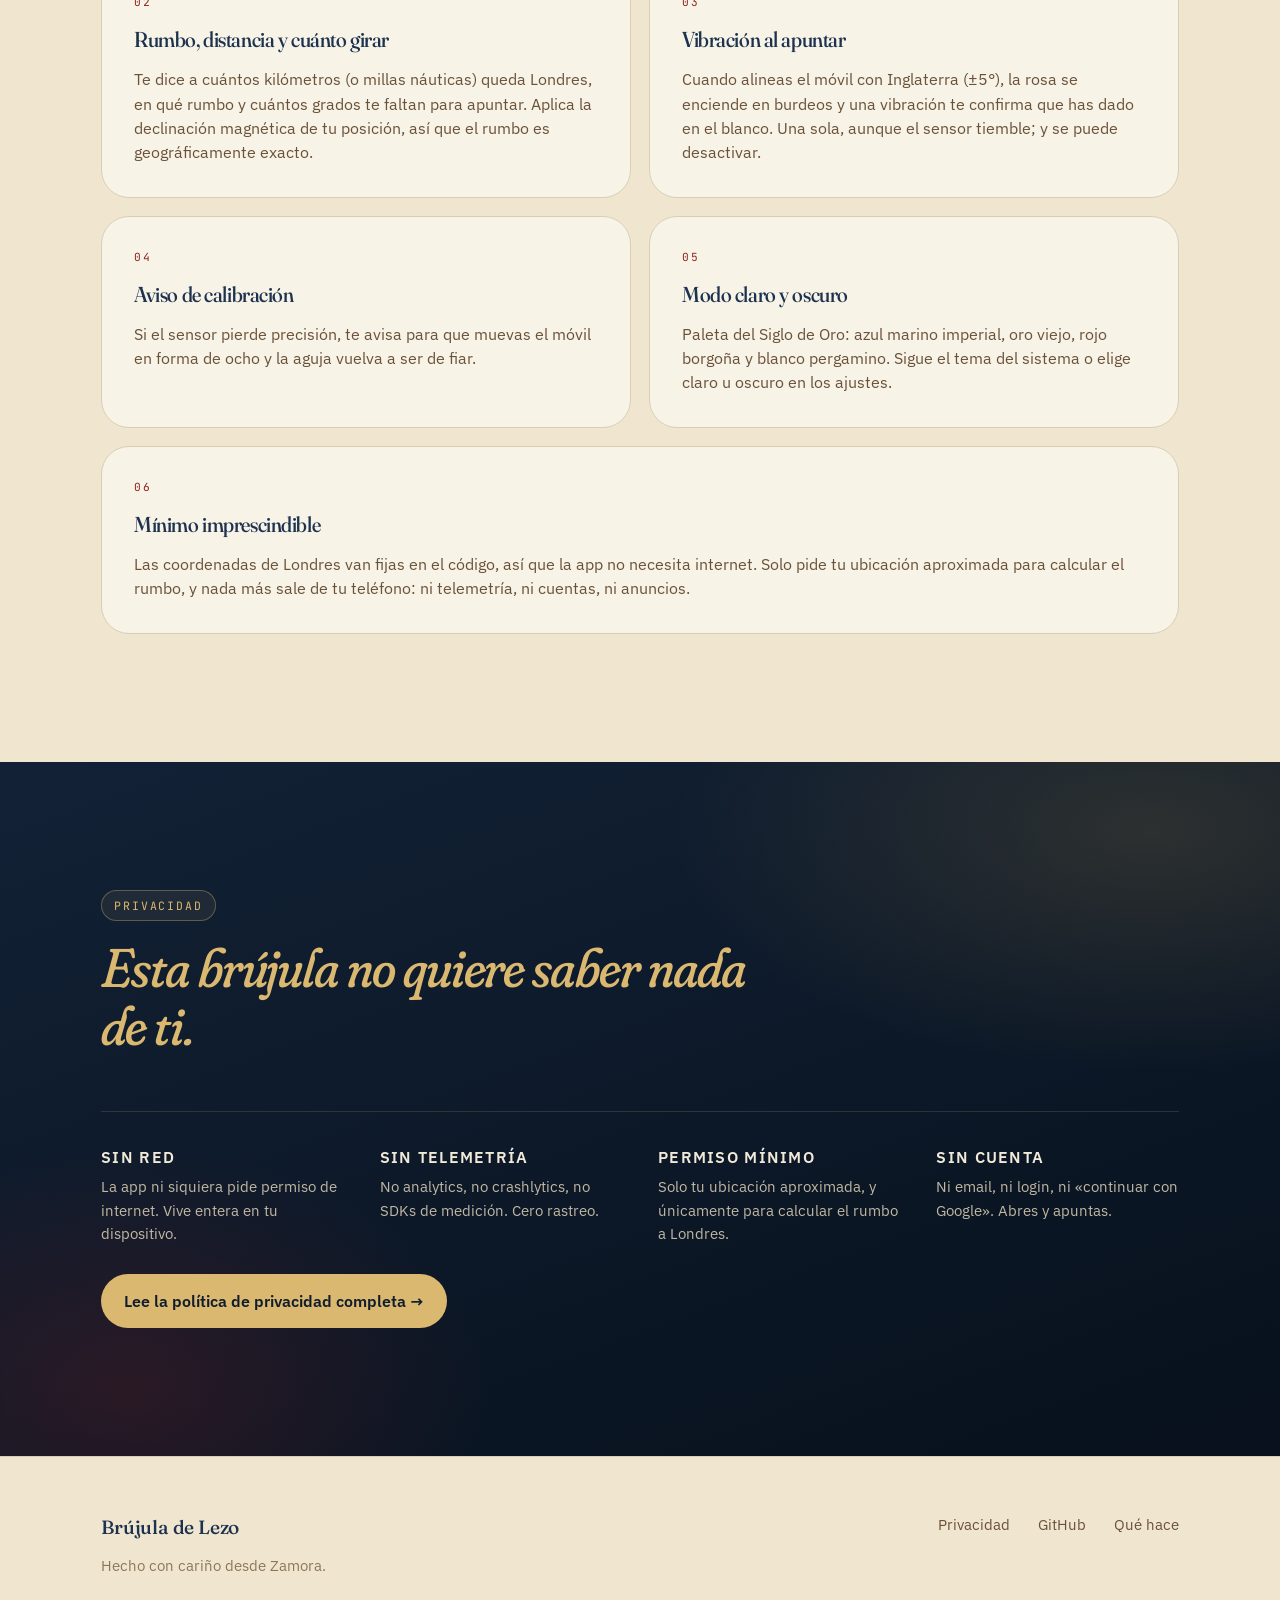
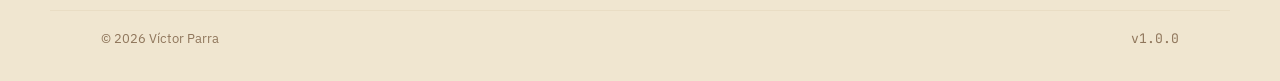
==== commit 5b72fea8: "docs: funcionalidades de la 1.2.0 en el README, la web y CLAUDE.md - README: qué hace la app ahora, " ====
--- a/docs/index.html
+++ b/docs/index.html
@@ -151,14 +151,14 @@
 
       <article class="card">
         <div class="card__num">02</div>
-        <h3>Norte verdadero</h3>
-        <p>Aplica la declinación magnética de tu posición, así que el rumbo es geográficamente exacto y no el aproximado del norte magnético.</p>
+        <h3>Rumbo, distancia y cuánto girar</h3>
+        <p>Te dice a cuántos kilómetros (o millas náuticas) queda Londres, en qué rumbo y cuántos grados te faltan para apuntar. Aplica la declinación magnética de tu posición, así que el rumbo es geográficamente exacto.</p>
       </article>
 
       <article class="card">
         <div class="card__num">03</div>
         <h3>Vibración al apuntar</h3>
-        <p>Cuando alineas el móvil con Inglaterra (±5°), una vibración te confirma que has dado en el blanco.</p>
+        <p>Cuando alineas el móvil con Inglaterra (±5°), la rosa se enciende en burdeos y una vibración te confirma que has dado en el blanco. Una sola, aunque el sensor tiemble; y se puede desactivar.</p>
       </article>
 
       <article class="card">
@@ -170,7 +170,7 @@
       <article class="card">
         <div class="card__num">05</div>
         <h3>Modo claro y oscuro</h3>
-        <p>Paleta del Siglo de Oro: azul marino imperial, oro viejo, rojo borgoña y blanco pergamino. Se adapta al tema de tu sistema.</p>
+        <p>Paleta del Siglo de Oro: azul marino imperial, oro viejo, rojo borgoña y blanco pergamino. Sigue el tema del sistema o elige claro u oscuro en los ajustes.</p>
       </article>
 
       <article class="card card--lg">
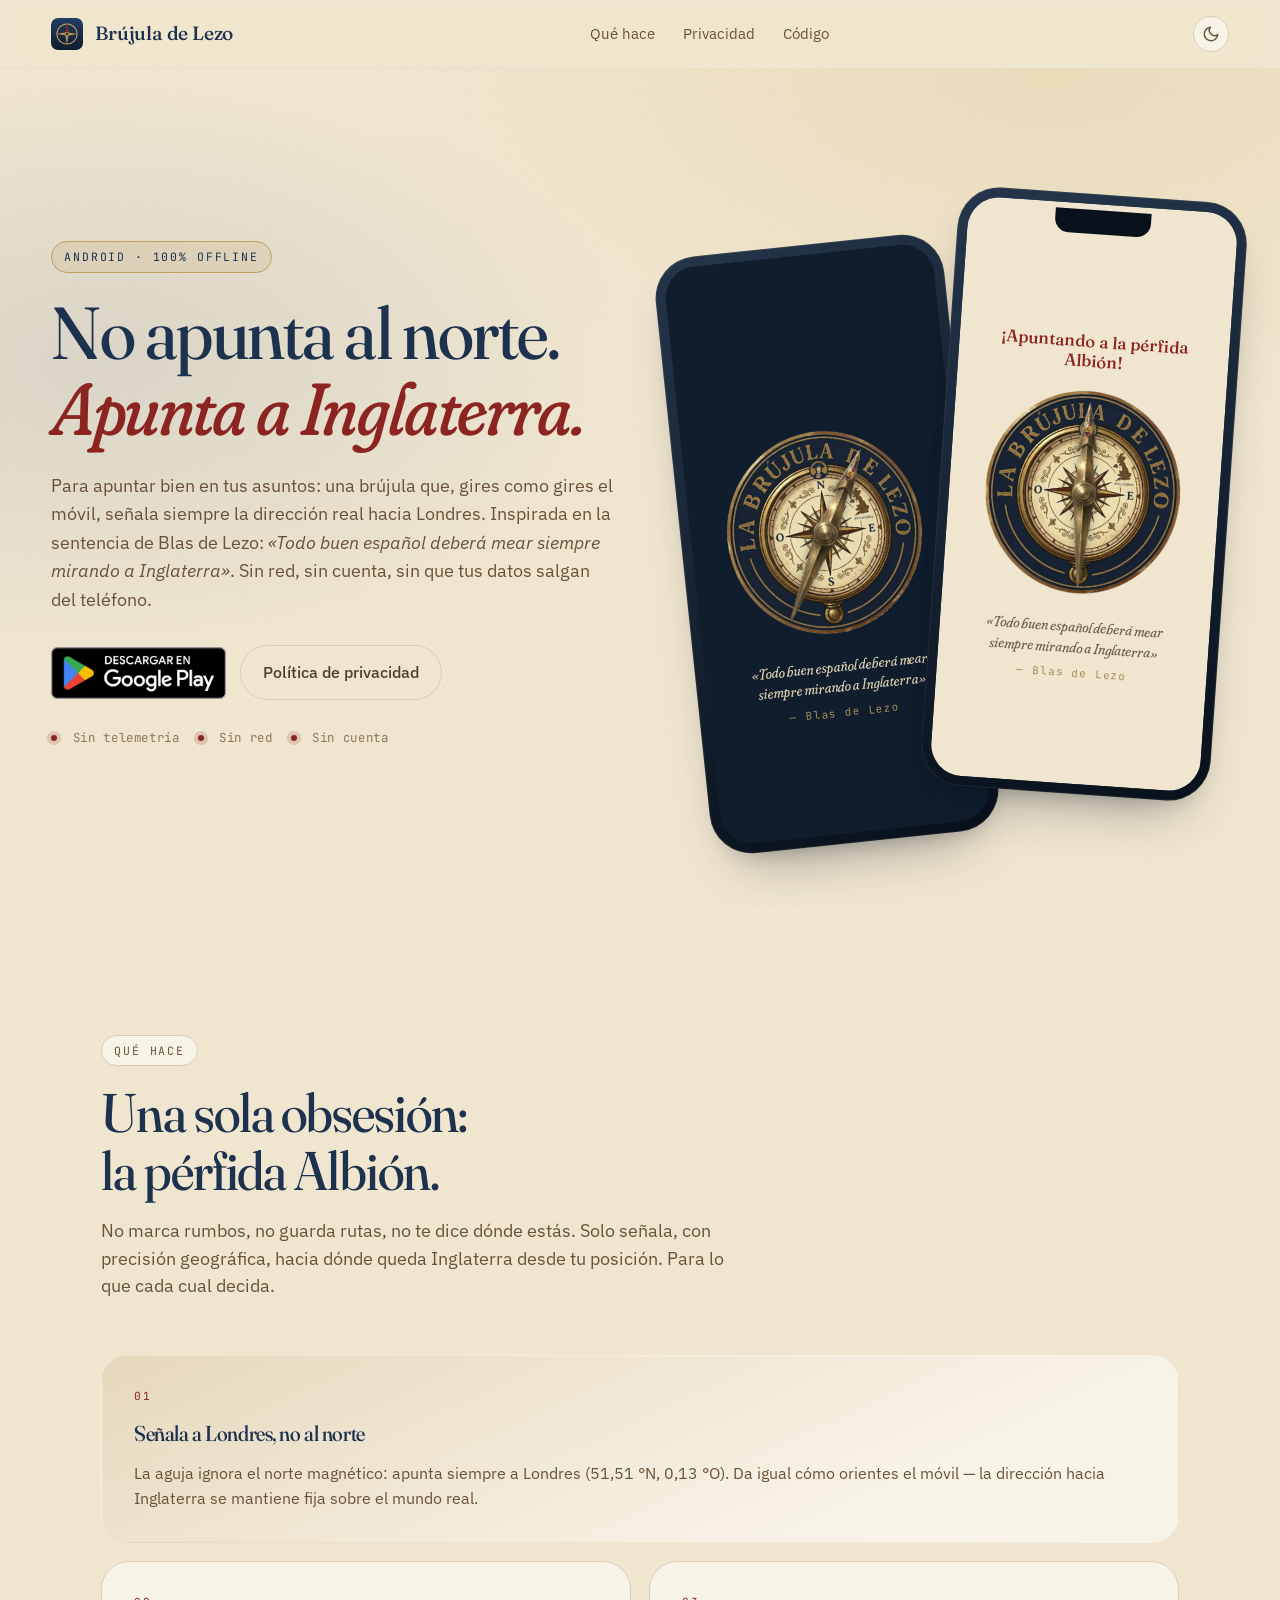
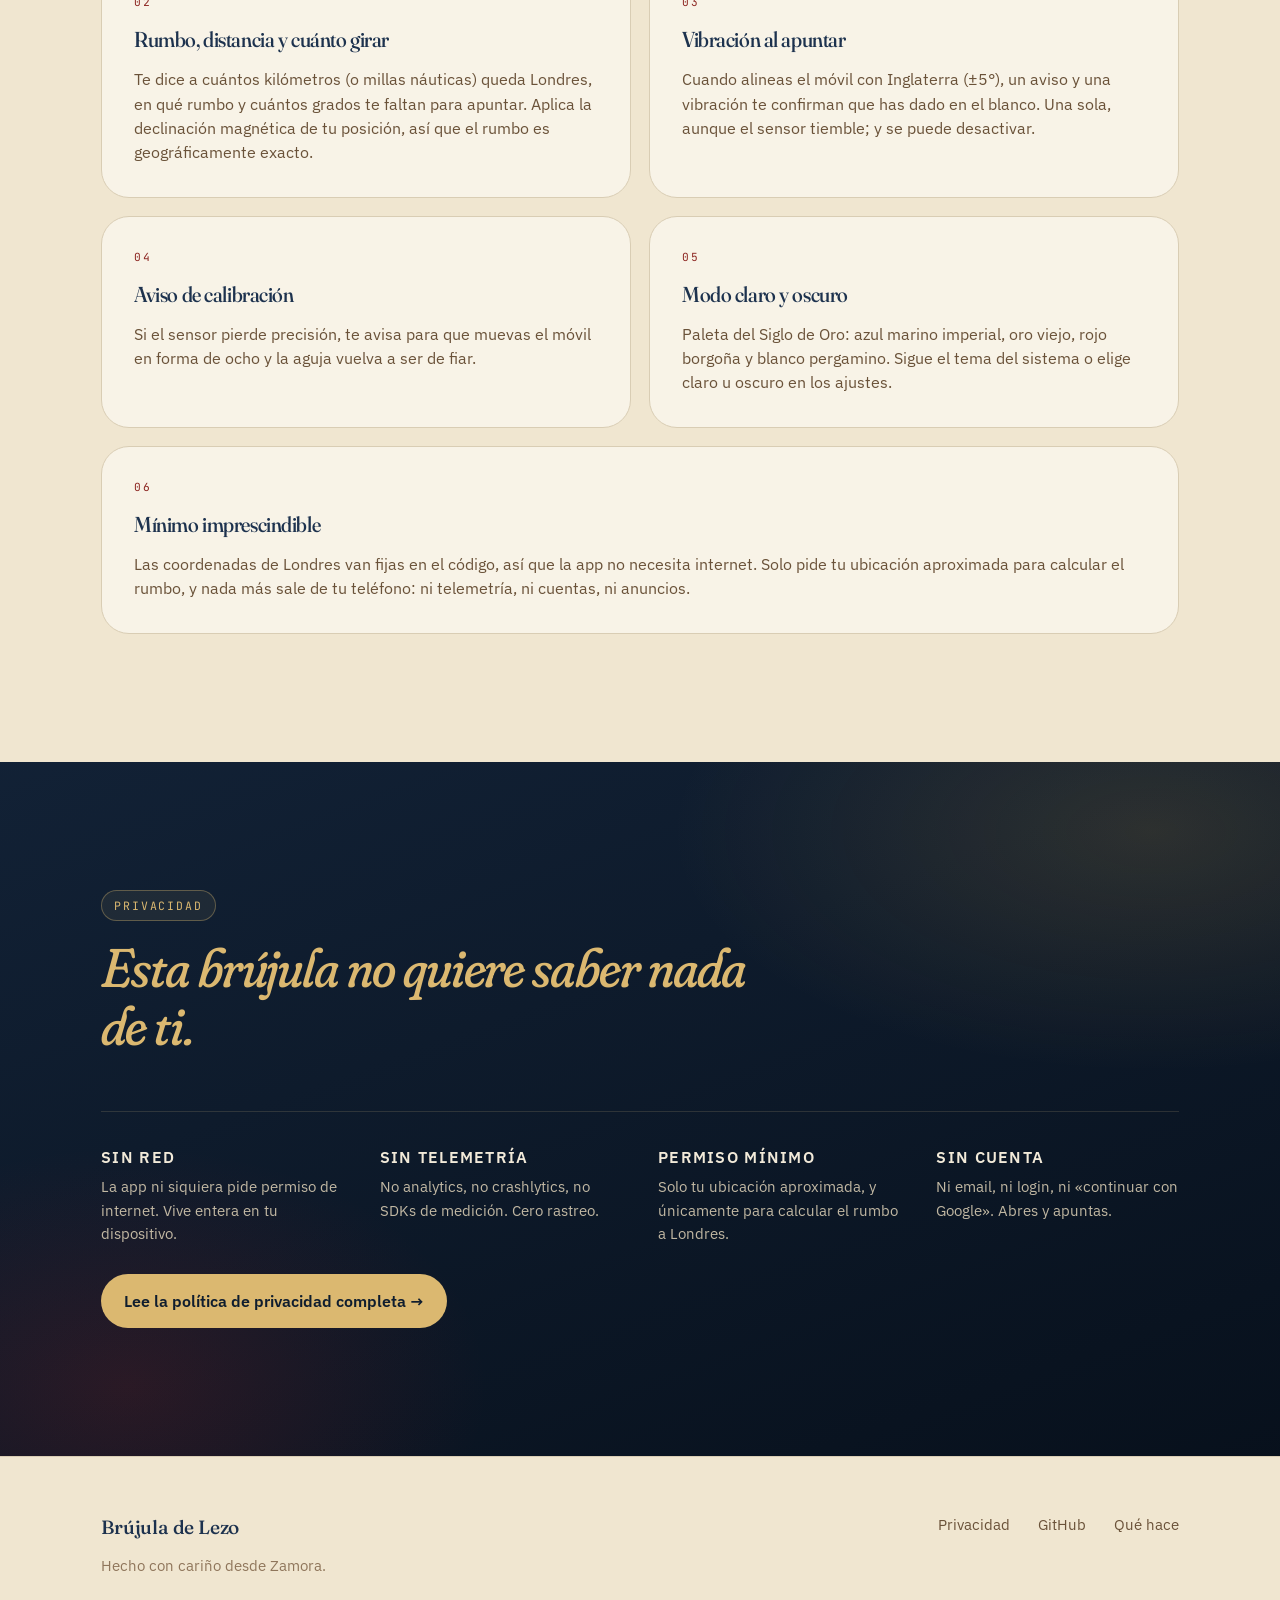
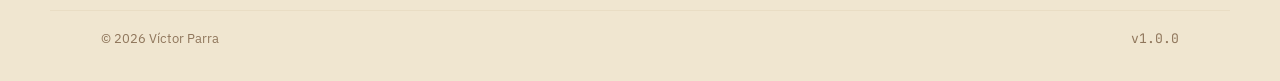
==== commit 88ab7620: "feat(ui): quitar el halo burdeos al apuntar Con la pastilla «¡Apuntando a la pérfida Albión!» y la v" ====
--- a/docs/index.html
+++ b/docs/index.html
@@ -158,7 +158,7 @@
       <article class="card">
         <div class="card__num">03</div>
         <h3>Vibración al apuntar</h3>
-        <p>Cuando alineas el móvil con Inglaterra (±5°), la rosa se enciende en burdeos y una vibración te confirma que has dado en el blanco. Una sola, aunque el sensor tiemble; y se puede desactivar.</p>
+        <p>Cuando alineas el móvil con Inglaterra (±5°), un aviso y una vibración te confirman que has dado en el blanco. Una sola, aunque el sensor tiemble; y se puede desactivar.</p>
       </article>
 
       <article class="card">
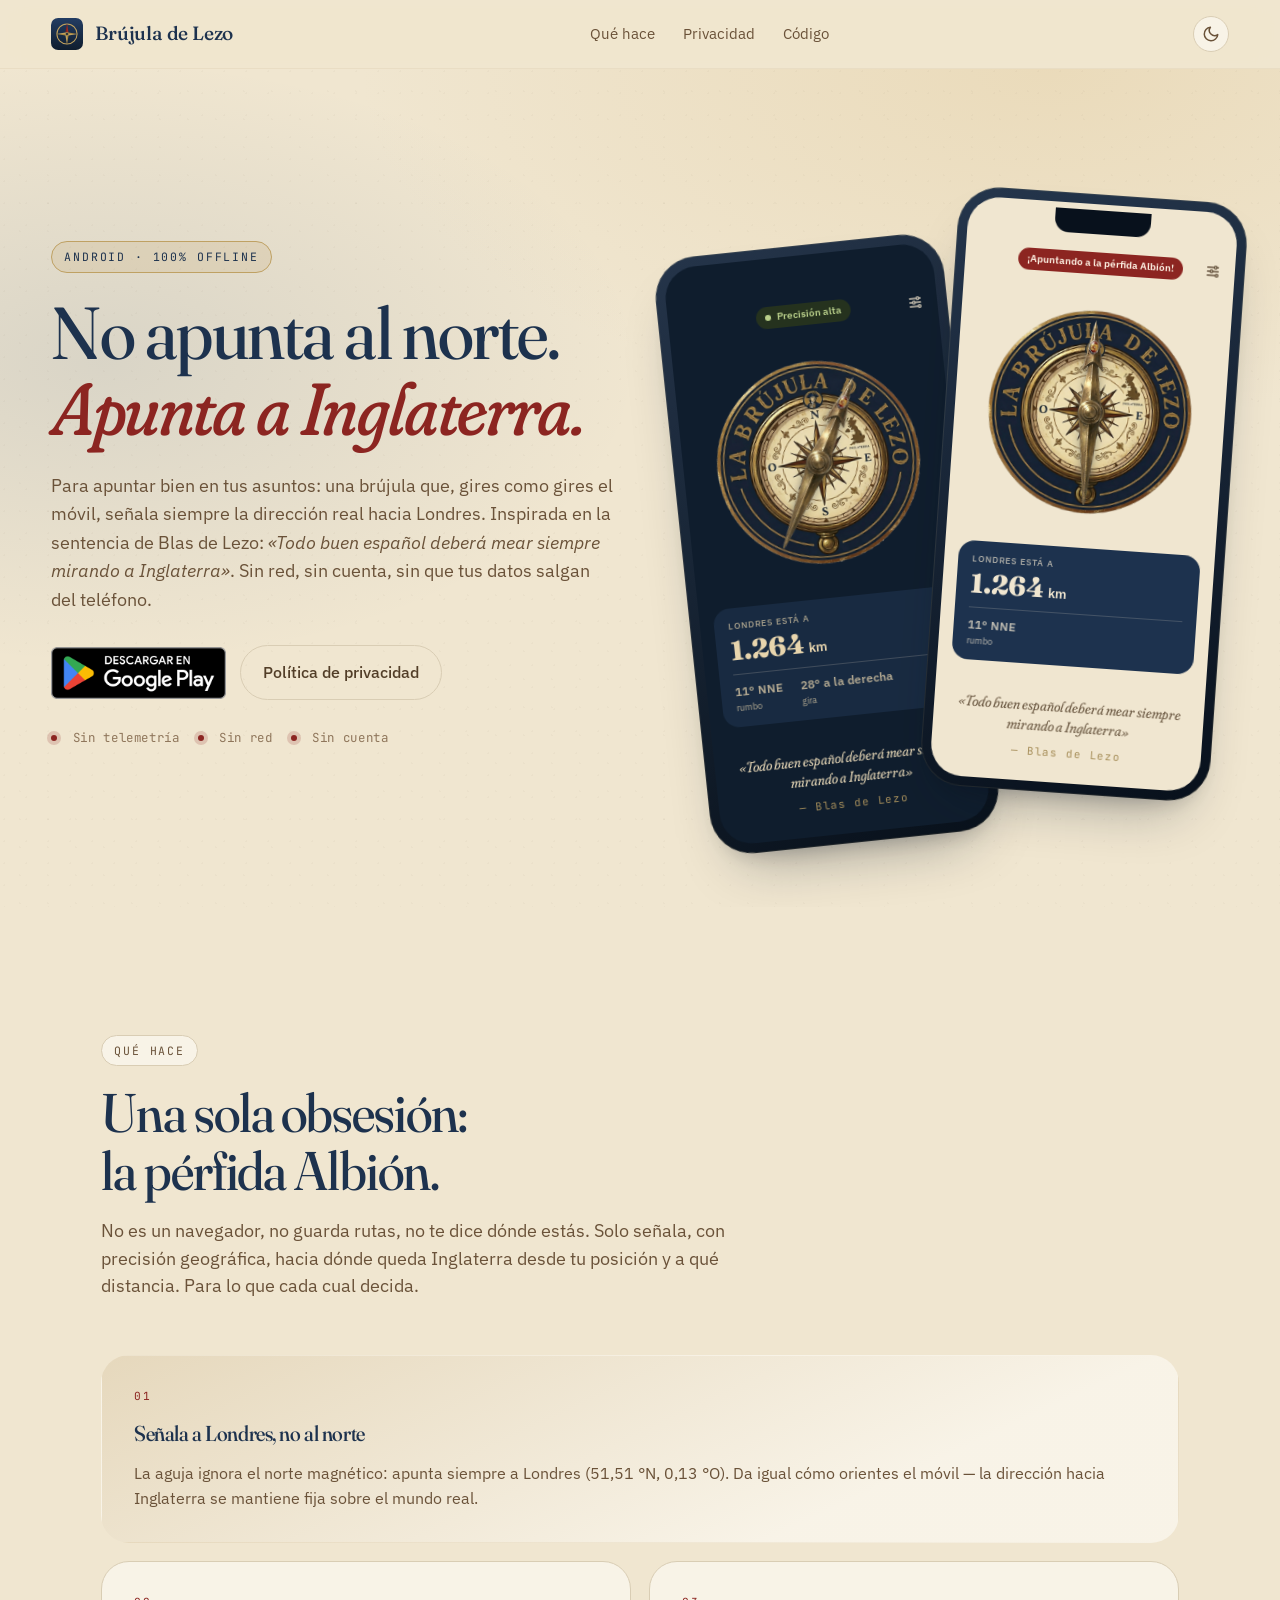
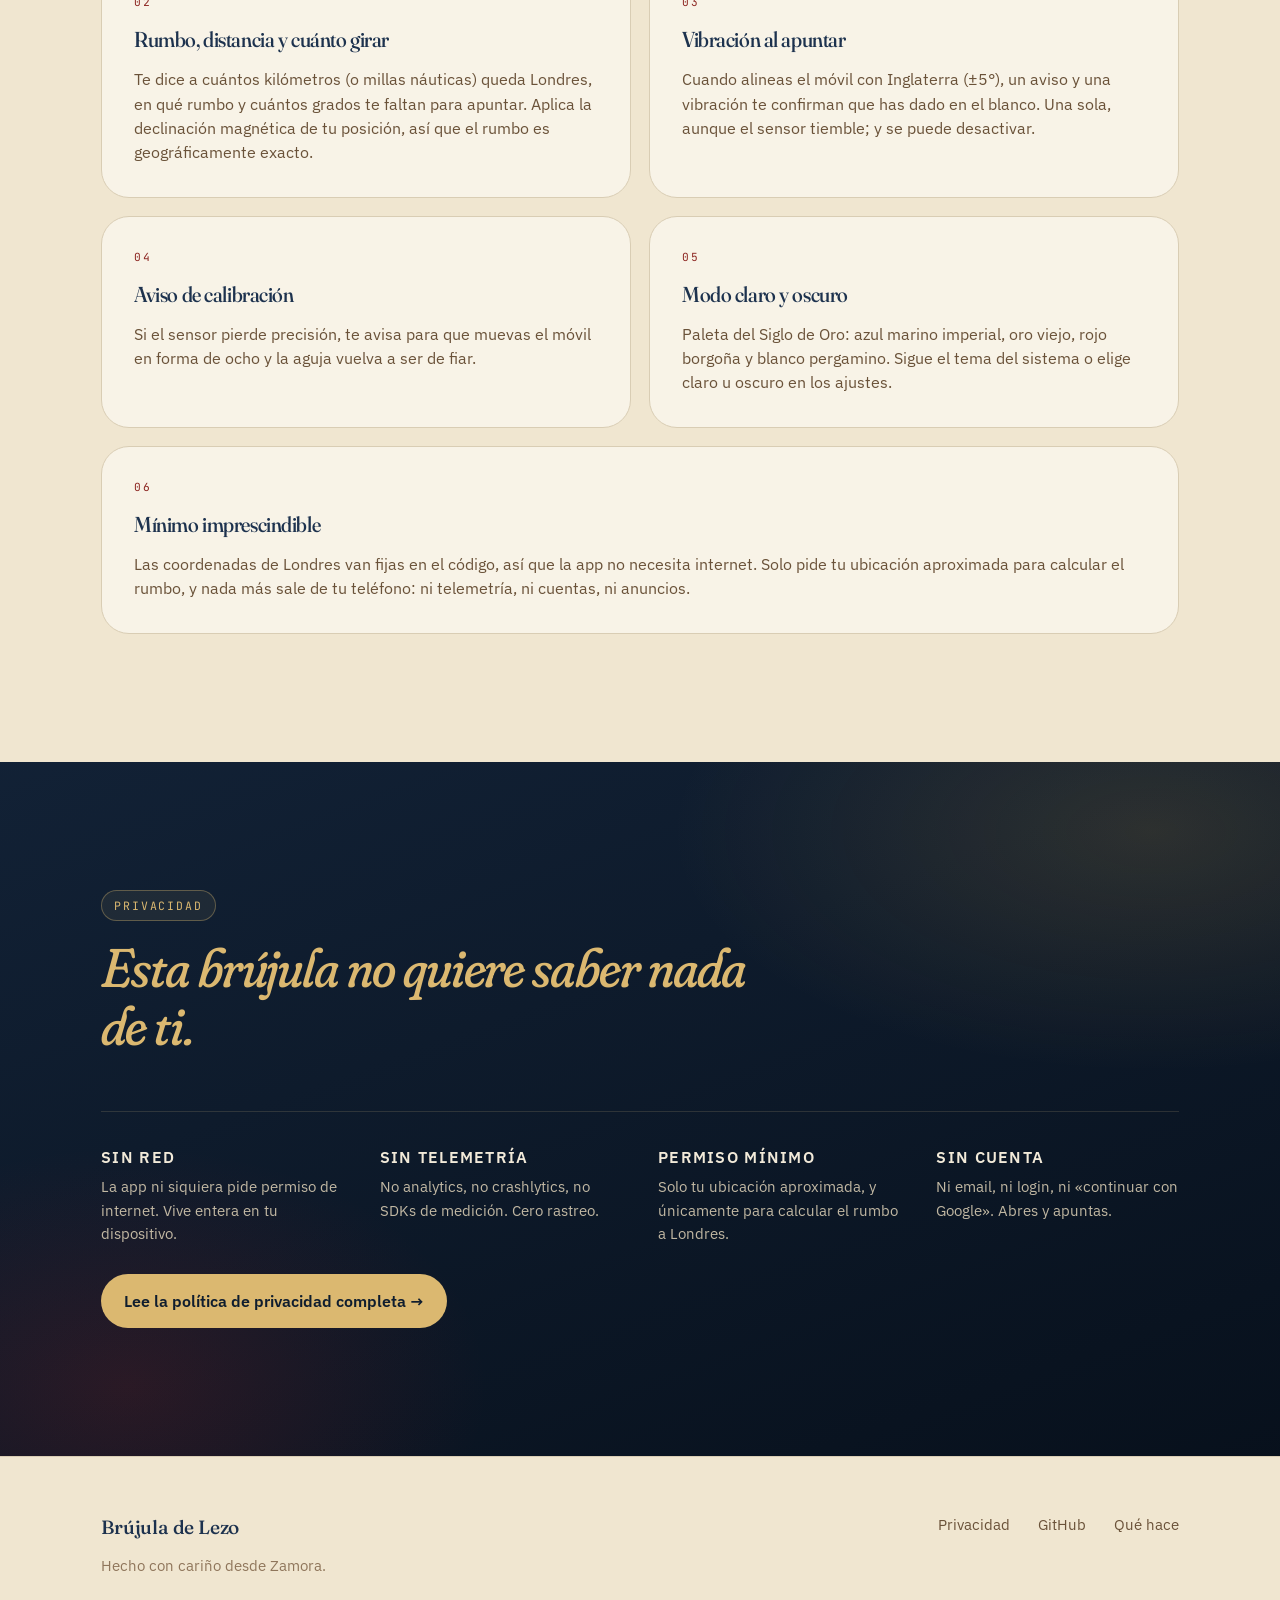
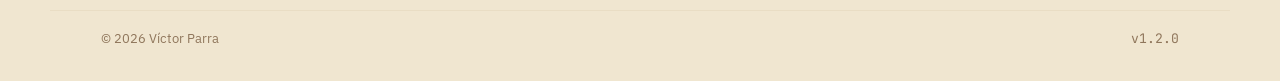
==== commit e79002fe: "docs: capturas, imagen destacada y web de la 1.2.0 - art/: capturas nuevas de móvil (1080×2160: brúj" ====
--- a/docs/index.html
+++ b/docs/index.html
@@ -95,15 +95,23 @@
         </ul>
       </div>
 
-      <!-- Mockup móvil — la pantalla real de la app, modo claro y oscuro -->
+      <!-- Mockup móvil: réplica de CompassScreen 1.2 (sin título; estado + ajustes, rosa, tarjeta y cita) -->
       <div class="phones" aria-label="Capturas de la app">
         <div class="phone phone--back" aria-hidden="true">
           <div class="phone__screen">
             <div class="screen screen--dark">
-              <div class="albion" style="visibility:hidden">·</div>
+              <div class="app-top">
+                <span class="app-pill app-pill--ok"><span class="app-pill__dot"></span>Precisión alta</span>
+                <svg class="app-gear" viewBox="0 0 24 24" fill="none" stroke="currentColor" stroke-width="2" stroke-linecap="round" aria-hidden="true"><path d="M4 6h10M18 6h2M4 12h4M12 12h8M4 18h12"/><circle cx="16" cy="6" r="2"/><circle cx="10" cy="12" r="2"/><circle cx="18" cy="18" r="2"/></svg>
+              </div>
               <div class="compass">
                 <img class="compass__face" src="compass_face.png" alt="" />
                 <img class="compass__needle" src="compass_needle.png" alt="" style="--needle: 28deg" />
+              </div>
+              <div class="app-card">
+                <span class="app-card__label">Londres está a</span>
+                <span class="app-card__big">1.264<small>km</small></span>
+                <span class="app-card__facts"><span><b>11° NNE</b>rumbo</span><span><b>28° a la derecha</b>gira</span></span>
               </div>
               <blockquote class="quote">
                 «Todo buen español deberá mear siempre mirando a Inglaterra»
@@ -117,10 +125,18 @@
           <div class="phone__notch" aria-hidden="true"></div>
           <div class="phone__screen">
             <div class="screen screen--light">
-              <div class="albion">¡Apuntando a la pérfida Albión!</div>
+              <div class="app-top">
+                <span class="app-pill app-pill--hit">¡Apuntando a la pérfida Albión!</span>
+                <svg class="app-gear" viewBox="0 0 24 24" fill="none" stroke="currentColor" stroke-width="2" stroke-linecap="round" aria-hidden="true"><path d="M4 6h10M18 6h2M4 12h4M12 12h8M4 18h12"/><circle cx="16" cy="6" r="2"/><circle cx="10" cy="12" r="2"/><circle cx="18" cy="18" r="2"/></svg>
+              </div>
               <div class="compass">
                 <img class="compass__face" src="compass_face.png" alt="Rosa de los vientos de la Brújula de Lezo" />
                 <img class="compass__needle" src="compass_needle.png" alt="Aguja apuntando a Londres" style="--needle: 0deg" />
+              </div>
+              <div class="app-card">
+                <span class="app-card__label">Londres está a</span>
+                <span class="app-card__big">1.264<small>km</small></span>
+                <span class="app-card__facts"><span><b>11° NNE</b>rumbo</span></span>
               </div>
               <blockquote class="quote">
                 «Todo buen español deberá mear siempre mirando a Inglaterra»
@@ -138,7 +154,7 @@
     <div class="section__head">
       <span class="eyebrow eyebrow--dark">Qué hace</span>
       <h2 class="section__title">Una sola obsesión:<br/>la pérfida Albión.</h2>
-      <p class="section__lead">No marca rumbos, no guarda rutas, no te dice dónde estás. Solo señala, con precisión geográfica, hacia dónde queda Inglaterra desde tu posición. Para lo que cada cual decida.</p>
+      <p class="section__lead">No es un navegador, no guarda rutas, no te dice dónde estás. Solo señala, con precisión geográfica, hacia dónde queda Inglaterra desde tu posición y a qué distancia. Para lo que cada cual decida.</p>
     </div>
 
     <div class="features__grid">
@@ -226,7 +242,7 @@
     </div>
     <div class="foot__line">
       <span>© 2026 Víctor Parra</span>
-      <span class="mono" id="app-version">v1.0.0</span>
+      <span class="mono" id="app-version">v1.2.0</span>
     </div>
   </footer>
 
--- a/docs/styles.css
+++ b/docs/styles.css
@@ -335,23 +335,50 @@
 
 /* Pantalla de la app (réplica de CompassScreen) */
 .screen {
-  height: 100%; padding: 46px 18px 22px;
-  display: flex; flex-direction: column; align-items: center; justify-content: center;
-  gap: 18px;
+  height: 100%; padding: 46px 14px 22px;
+  display: flex; flex-direction: column; align-items: center; justify-content: space-between;
+  gap: 12px;
   text-align: center;
 }
 .screen--light { background: var(--pergamino); color: var(--cuero); }
 .screen--dark  { background: var(--abismo); color: hsl(41 42% 84%); }
 
-.albion {
-  font-family: var(--serif);
-  font-weight: 500;
-  font-size: 1.05rem;
-  line-height: 1.2;
-  color: var(--borgona);
-  padding: 0 8px;
-}
-.screen--dark .albion { color: var(--borgona-vivo); }
+/* Fila superior: pastilla de estado centrada y botón de ajustes a la derecha (sin título). */
+.app-top {
+  position: relative; width: 100%;
+  display: flex; justify-content: center; align-items: center;
+  min-height: 26px; padding: 0 24px;
+}
+.app-gear { position: absolute; right: 0; width: 16px; height: 16px; color: currentColor; opacity: .85; }
+.app-pill {
+  display: inline-flex; align-items: center; gap: 6px;
+  font-family: var(--sans); font-weight: 600; font-size: 0.62rem; line-height: 1.2;
+  padding: 5px 9px; border-radius: 999px; white-space: nowrap;
+}
+.app-pill__dot { width: 6px; height: 6px; border-radius: 50%; background: currentColor; }
+.app-pill--hit { background: var(--borgona); color: hsl(35 100% 95%); }
+.screen--dark .app-pill--hit { background: hsl(4 58% 44%); }
+.app-pill--ok { background: hsl(80 25% 86%); color: hsl(84 35% 26%); }
+.screen--dark .app-pill--ok { background: hsl(100 26% 16%); color: hsl(80 45% 68%); }
+
+/* Tarjeta «Londres está a»: la única superficie con relleno de la pantalla. */
+.app-card {
+  width: 100%; box-sizing: border-box;
+  display: flex; flex-direction: column; align-items: flex-start; gap: 4px;
+  padding: 11px 14px; border-radius: 16px; text-align: left;
+  background: var(--azul-imperial); color: var(--pergamino);
+  font-family: var(--sans);
+}
+.screen--dark .app-card { background: hsl(214 47% 18%); color: hsl(41 60% 80%); }
+.app-card__label { font-size: 0.56rem; font-weight: 500; letter-spacing: 0.1em; text-transform: uppercase; opacity: .7; }
+.app-card__big { font-family: var(--serif); font-weight: 800; font-size: 1.7rem; line-height: 1; font-variation-settings: "opsz" 48; }
+.app-card__big small { font-family: var(--sans); font-weight: 600; font-size: 0.8rem; margin-left: 4px; }
+.app-card__facts {
+  display: flex; gap: 18px; width: 100%;
+  margin-top: 6px; padding-top: 7px; border-top: 1px solid hsl(41 52% 88% / 0.18);
+}
+.app-card__facts > span { display: flex; flex-direction: column; font-size: 0.58rem; opacity: .75; }
+.app-card__facts b { font-size: 0.78rem; font-weight: 600; opacity: 1; }
 
 .compass {
   position: relative;
@@ -568,10 +595,9 @@
   .foot__line { flex-direction: column; align-items: flex-start; }
   .phone { width: 260px; height: 540px; }
   .phone--back { transform: rotate(-6deg) scale(0.92); }
-  .screen { padding: 42px 14px 18px; gap: 14px; }
+  .screen { padding: 42px 14px 18px; gap: 10px; }
   .compass { width: 180px; height: 180px; }
-  .albion { font-size: 0.95rem; }
-  .quote { font-size: 0.85rem; }
+  .quote { font-size: 0.8rem; }
 }
 
 /* Reduce motion */
